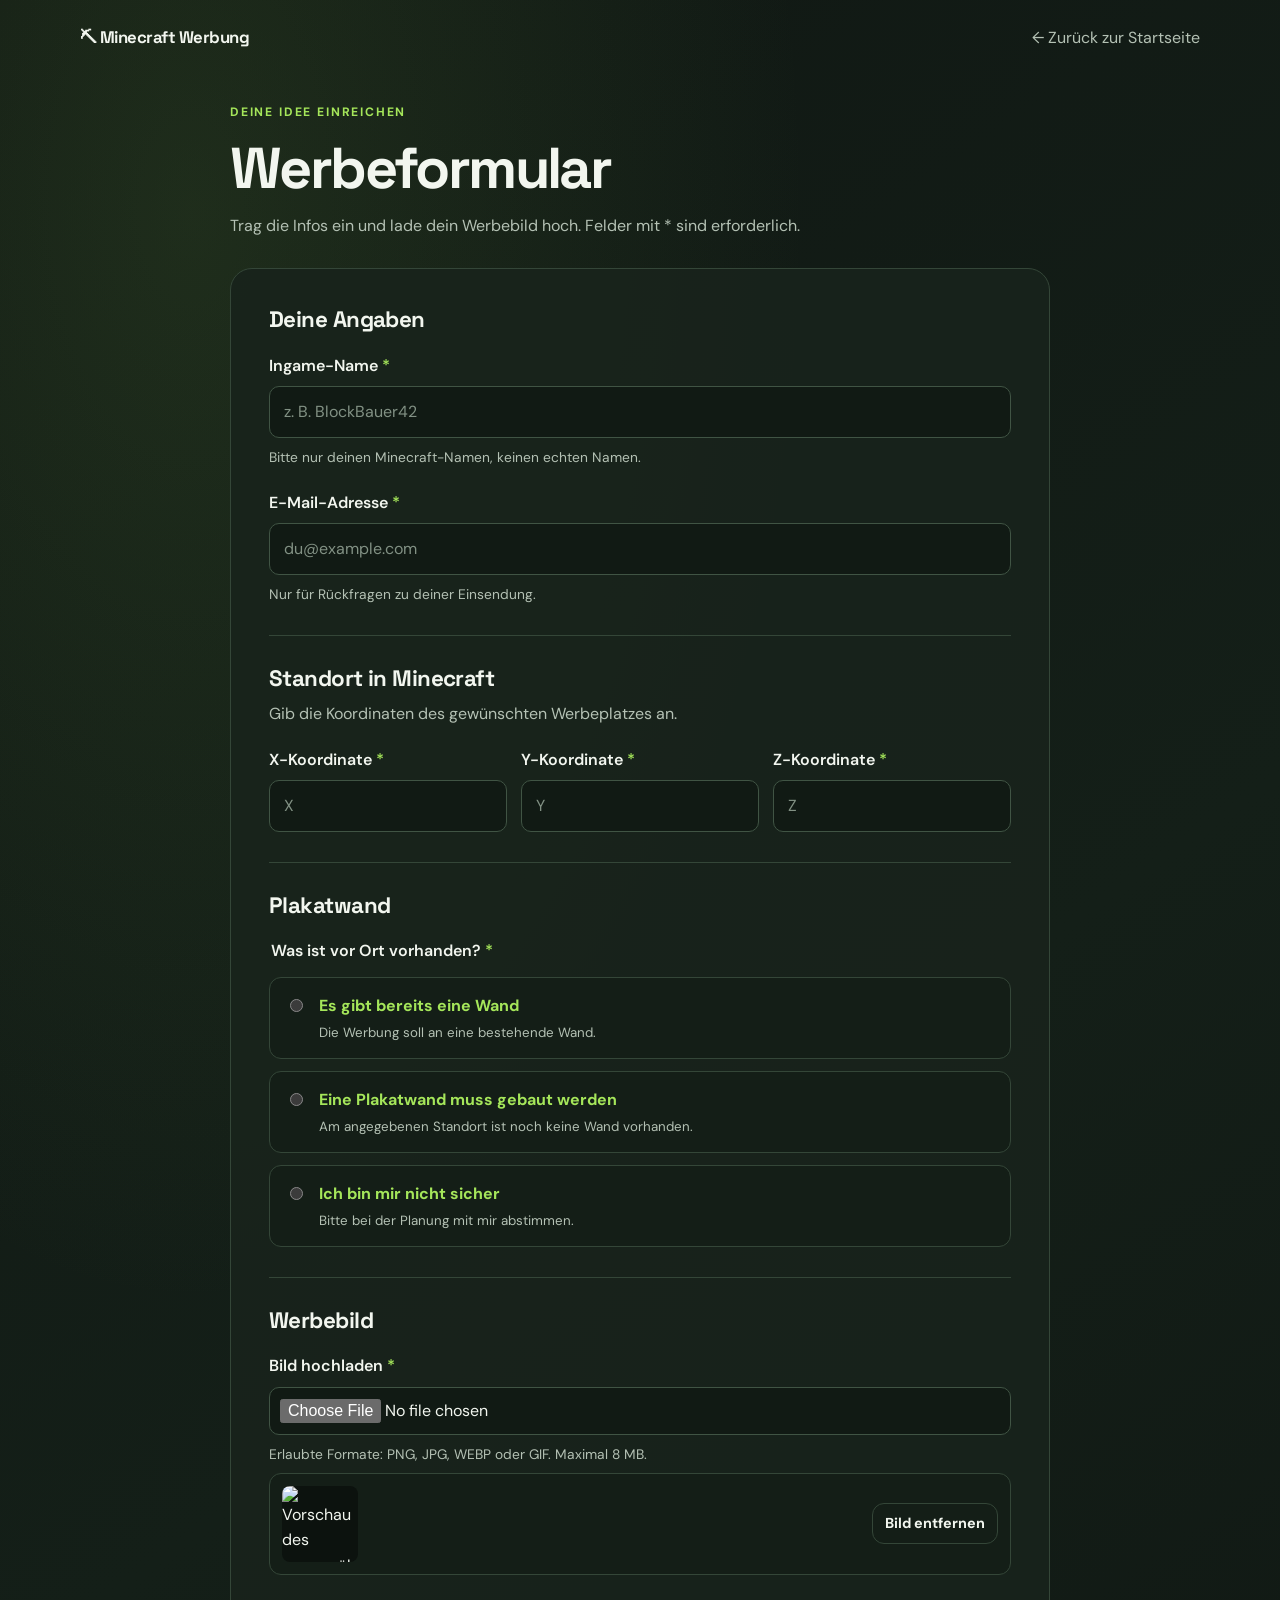
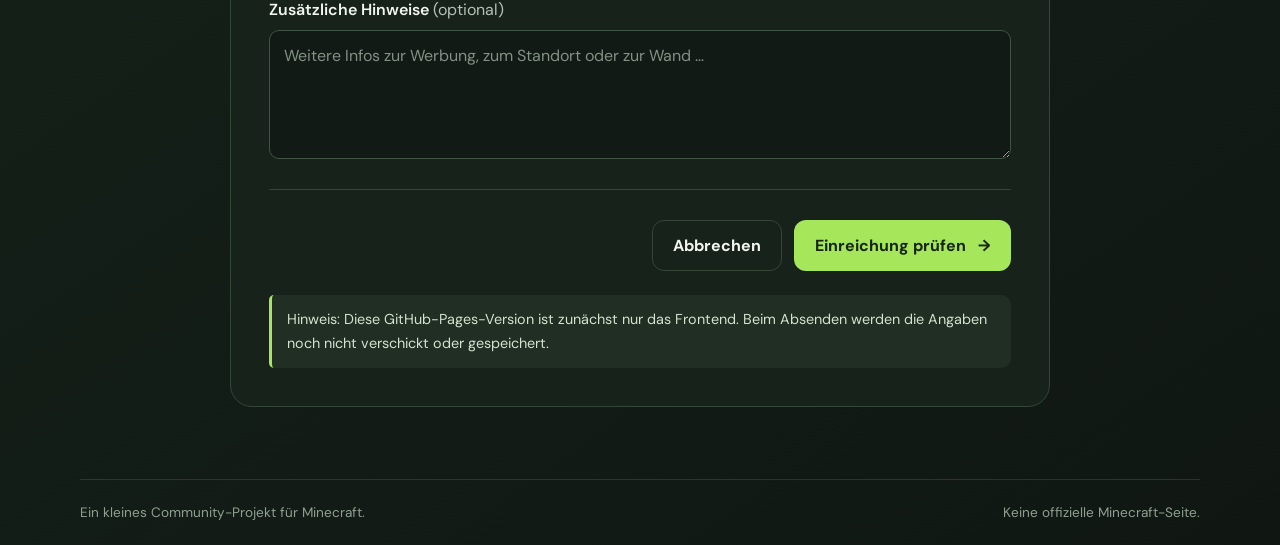
==== formular.html @ 1d0de73e "Website Alpha test" ====
<!DOCTYPE html>
<html lang="de">
<head>
  <meta charset="UTF-8">
  <meta name="viewport" content="width=device-width, initial-scale=1.0">
  <meta name="description" content="Formular zur Einreichung einer Minecraft-Werbung.">
  <title>Werbung einreichen – Minecraft Werbung</title>
  <link rel="stylesheet" href="style.css">
  <script src="script.js" defer></script>
</head>
<body>
  <header class="site-header">
    <a class="brand" href="index.html" aria-label="Zur Startseite">⛏ Minecraft Werbung</a>
    <a class="back-link" href="index.html">← Zurück zur Startseite</a>
  </header>

  <main class="form-page">
    <div class="form-heading">
      <p class="eyebrow">DEINE IDEE EINREICHEN</p>
      <h1>Werbeformular</h1>
      <p>Trag die Infos ein und lade dein Werbebild hoch. Felder mit * sind erforderlich.</p>
    </div>

    <form id="ad-form">
      <section class="form-section">
        <h2>Deine Angaben</h2>

        <div class="field">
          <label for="player-name">Ingame-Name <span>*</span></label>
          <input id="player-name" name="playerName" type="text" autocomplete="off"
                 placeholder="z. B. BlockBauer42" maxlength="32" required>
          <small>Bitte nur deinen Minecraft-Namen, keinen echten Namen.</small>
        </div>

        <div class="field">
          <label for="email">E-Mail-Adresse <span>*</span></label>
          <input id="email" name="email" type="email" autocomplete="email"
                 placeholder="du@example.com" required>
          <small>Nur für Rückfragen zu deiner Einsendung.</small>
        </div>
      </section>

      <section class="form-section">
        <h2>Standort in Minecraft</h2>
        <p class="section-description">Gib die Koordinaten des gewünschten Werbeplatzes an.</p>
        <div class="coordinate-grid">
          <div class="field">
            <label for="coord-x">X-Koordinate <span>*</span></label>
            <input id="coord-x" name="coordX" type="number" step="any" placeholder="X" required>
          </div>
          <div class="field">
            <label for="coord-y">Y-Koordinate <span>*</span></label>
            <input id="coord-y" name="coordY" type="number" step="any" placeholder="Y" required>
          </div>
          <div class="field">
            <label for="coord-z">Z-Koordinate <span>*</span></label>
            <input id="coord-z" name="coordZ" type="number" step="any" placeholder="Z" required>
          </div>
        </div>
      </section>

      <section class="form-section">
        <h2>Plakatwand</h2>
        <fieldset class="radio-fieldset">
          <legend>Was ist vor Ort vorhanden? <span>*</span></legend>
          <label class="radio-card">
            <input type="radio" name="wallStatus" value="existing" required>
            <span><strong>Es gibt bereits eine Wand</strong><small>Die Werbung soll an eine bestehende Wand.</small></span>
          </label>
          <label class="radio-card">
            <input type="radio" name="wallStatus" value="build">
            <span><strong>Eine Plakatwand muss gebaut werden</strong><small>Am angegebenen Standort ist noch keine Wand vorhanden.</small></span>
          </label>
          <label class="radio-card">
            <input type="radio" name="wallStatus" value="unsure">
            <span><strong>Ich bin mir nicht sicher</strong><small>Bitte bei der Planung mit mir abstimmen.</small></span>
          </label>
        </fieldset>
      </section>

      <section class="form-section">
        <h2>Werbebild</h2>
        <div class="field">
          <label for="ad-image">Bild hochladen <span>*</span></label>
          <input id="ad-image" name="adImage" type="file"
                 accept="image/png,image/jpeg,image/webp,image/gif" required>
          <small>Erlaubte Formate: PNG, JPG, WEBP oder GIF. Maximal 8 MB.</small>
          <div id="file-preview" class="file-preview" hidden>
            <img id="preview-image" alt="Vorschau des ausgewählten Werbebilds">
            <div>
              <strong id="file-name"></strong>
              <span id="file-size" class="file-size"></span>
            </div>
            <button id="remove-file" class="button button-secondary button-small" type="button">Bild entfernen</button>
          </div>
        </div>

        <div class="field">
          <label for="notes">Zusätzliche Hinweise <span class="optional">(optional)</span></label>
          <textarea id="notes" name="notes" rows="4" maxlength="1000"
                    placeholder="Weitere Infos zur Werbung, zum Standort oder zur Wand …"></textarea>
        </div>
      </section>

      <div class="form-actions">
        <a class="button button-secondary" href="index.html">Abbrechen</a>
        <button class="button button-primary" type="submit">Einreichung prüfen <span aria-hidden="true">→</span></button>
      </div>

      <p class="form-notice" id="form-notice" role="status" aria-live="polite">
        Hinweis: Diese GitHub-Pages-Version ist zunächst nur das Frontend. Beim Absenden werden die Angaben noch nicht verschickt oder gespeichert.
      </p>
    </form>
  </main>

  <footer class="site-footer">
    <span>Ein kleines Community-Projekt für Minecraft.</span>
    <span>Keine offizielle Minecraft-Seite.</span>
  </footer>
</body>
</html>
---- style.css ----
@import url('https://fonts.googleapis.com/css2?family=DM+Sans:wght@400;500;600;700&family=Space+Grotesk:wght@500;600;700&display=swap');

:root {
  --bg: #101713;
  --surface: #18231c;
  --surface-raised: #202e24;
  --text: #f2f6ef;
  --muted: #b4c1b4;
  --accent: #a5e65a;
  --accent-dark: #203412;
  --border: #344638;
  --danger: #ffb6a9;
  --radius: 18px;
  color-scheme: dark;
}

* { box-sizing: border-box; }

body {
  margin: 0;
  min-height: 100vh;
  display: flex;
  flex-direction: column;
  background:
    radial-gradient(ellipse at 15% 10%, rgba(104, 153, 67, .16), transparent 40%),
    linear-gradient(145deg, #101713, #141f18 55%, #101713);
  color: var(--text);
  font-family: "DM Sans", Arial, sans-serif;
  line-height: 1.6;
}

a { color: inherit; }

.site-header {
  width: min(1120px, calc(100% - 40px));
  margin: 0 auto;
  padding: 24px 0;
  display: flex;
  align-items: center;
  justify-content: space-between;
  gap: 18px;
}

.brand {
  font-family: "Space Grotesk", sans-serif;
  font-size: 1.05rem;
  font-weight: 700;
  text-decoration: none;
  letter-spacing: -.03em;
}

.header-tag, .eyebrow {
  color: var(--accent);
  font-size: .76rem;
  font-weight: 700;
  letter-spacing: .15em;
  text-transform: uppercase;
}

.header-tag {
  padding: 6px 12px;
  border: 1px solid var(--border);
  border-radius: 999px;
  letter-spacing: .04em;
  text-transform: none;
}

.hero {
  width: min(1120px, calc(100% - 40px));
  margin: auto;
  padding: 60px 0 76px;
  display: grid;
  grid-template-columns: minmax(0, 1.4fr) minmax(280px, .8fr);
  align-items: center;
  gap: clamp(36px, 7vw, 90px);
}

.hero-copy { max-width: 680px; }
.eyebrow { margin: 0 0 14px; }

h1, h2 {
  font-family: "Space Grotesk", sans-serif;
  line-height: 1.12;
  letter-spacing: -.045em;
}

h1 {
  margin: 0 0 22px;
  font-size: clamp(2.5rem, 6vw, 4.8rem);
}

.lead {
  max-width: 650px;
  color: #e0e9dd;
  font-size: clamp(1.08rem, 2vw, 1.25rem);
}

.intro-note { max-width: 610px; color: var(--muted); margin: 20px 0 30px; }

.button {
  min-height: 48px;
  display: inline-flex;
  align-items: center;
  justify-content: center;
  gap: 12px;
  padding: 12px 20px;
  border: 1px solid transparent;
  border-radius: 12px;
  font: inherit;
  font-weight: 700;
  text-decoration: none;
  cursor: pointer;
  transition: transform .15s ease, background .15s ease, border-color .15s ease;
}

.button:hover { transform: translateY(-2px); }
.button:focus-visible, input:focus-visible, textarea:focus-visible, a:focus-visible {
  outline: 3px solid #d5ffad;
  outline-offset: 3px;
}

.button-primary { color: #18250e; background: var(--accent); }
.button-primary:hover { background: #b8f57a; }
.button-secondary { color: var(--text); background: transparent; border-color: var(--border); }
.button-secondary:hover { background: var(--surface-raised); }
.button-small { min-height: 38px; padding: 8px 12px; font-size: .9rem; }

.hero-card {
  padding: clamp(24px, 4vw, 38px);
  background: linear-gradient(160deg, rgba(32, 46, 36, .96), rgba(24, 35, 28, .96));
  border: 1px solid var(--border);
  border-radius: 24px;
  box-shadow: 0 24px 70px rgba(0, 0, 0, .22);
}

.pixel-icon {
  display: grid;
  place-items: center;
  width: 56px;
  height: 56px;
  margin-bottom: 22px;
  border-radius: 15px;
  color: var(--accent);
  background: #2b4025;
  font-size: 2rem;
}

.hero-card h2 { font-size: 1.65rem; margin: 0 0 20px; }
.feature-list { list-style: none; padding: 0; margin: 0; display: grid; gap: 13px; }
.feature-list li { display: flex; gap: 11px; align-items: flex-start; }
.feature-list li span { color: var(--accent); font-weight: 700; }
.small-note { color: var(--muted); font-size: .88rem; margin: 25px 0 0; }

.form-page {
  width: min(820px, calc(100% - 32px));
  margin: 28px auto 72px;
}

.form-heading { margin-bottom: 30px; }
.form-heading h1 { font-size: clamp(2.5rem, 6vw, 3.6rem); margin-bottom: 12px; }
.form-heading > p:last-child { color: var(--muted); margin-top: 0; }

form {
  padding: clamp(20px, 4vw, 38px);
  border: 1px solid var(--border);
  border-radius: 22px;
  background: rgba(24, 35, 28, .92);
}

.form-section { padding: 0 0 30px; margin: 0 0 30px; border-bottom: 1px solid var(--border); }
.form-section h2 { font-size: 1.4rem; margin: 0 0 20px; letter-spacing: -.025em; }
.section-description { color: var(--muted); margin: -10px 0 20px; }
.field { display: grid; gap: 8px; margin-bottom: 22px; }
.field:last-child { margin-bottom: 0; }
label, legend { font-weight: 600; }
label > span:not(.optional), legend > span { color: var(--accent); }
.optional, .field small { color: var(--muted); font-weight: 400; }
.field small { font-size: .86rem; }

input[type="text"], input[type="email"], input[type="number"], textarea, input[type="file"] {
  width: 100%;
  min-height: 48px;
  padding: 12px 14px;
  border: 1px solid #405444;
  border-radius: 10px;
  background: #111a14;
  color: var(--text);
  font: inherit;
}
input[type="file"] { padding: 10px; }
input::placeholder, textarea::placeholder { color: #829184; }
textarea { resize: vertical; }

.coordinate-grid { display: grid; grid-template-columns: repeat(3, minmax(0, 1fr)); gap: 14px; }
.coordinate-grid .field { margin-bottom: 0; }

.radio-fieldset { border: 0; margin: 0; padding: 0; display: grid; gap: 12px; }
.radio-fieldset legend { margin-bottom: 14px; }
.radio-card {
  display: flex;
  gap: 13px;
  align-items: flex-start;
  padding: 15px;
  border: 1px solid var(--border);
  border-radius: 12px;
  background: #141e17;
  cursor: pointer;
}
.radio-card:has(input:checked) { border-color: var(--accent); background: #1c2a1a; }
.radio-card input { margin-top: 6px; accent-color: var(--accent); }
.radio-card span { display: grid; gap: 3px; }
.radio-card small { color: var(--muted); font-weight: 400; }

.file-preview {
  display: flex;
  align-items: center;
  flex-wrap: wrap;
  gap: 14px;
  padding: 12px;
  border: 1px solid var(--border);
  border-radius: 12px;
  background: #141e17;
}
.file-preview img { width: 76px; height: 76px; object-fit: contain; border-radius: 8px; background: #0c120e; }
.file-preview > div { display: grid; flex: 1; min-width: 140px; overflow-wrap: anywhere; }
.file-size { color: var(--muted); font-size: .85rem; }

.form-actions { display: flex; justify-content: flex-end; gap: 12px; flex-wrap: wrap; }
.form-notice {
  margin: 24px 0 0;
  padding: 13px 15px;
  color: #d4e2cf;
  background: #202e24;
  border-left: 3px solid var(--accent);
  border-radius: 5px 10px 10px 5px;
  font-size: .9rem;
}

.back-link { color: var(--muted); text-decoration: none; }
.back-link:hover { color: var(--accent); }
.site-footer {
  width: min(1120px, calc(100% - 40px));
  margin: auto auto 0;
  padding: 22px 0;
  display: flex;
  justify-content: space-between;
  gap: 12px 24px;
  flex-wrap: wrap;
  border-top: 1px solid rgba(180, 193, 180, .16);
  color: #8fa091;
  font-size: .85rem;
}

@media (max-width: 760px) {
  .hero { grid-template-columns: 1fr; padding: 38px 0 52px; }
  .hero-card { max-width: 520px; }
  .coordinate-grid { grid-template-columns: 1fr; gap: 0; }
  .site-header { align-items: flex-start; }
  .header-tag { display: none; }
  .form-actions .button { flex: 1; }
}

@media (prefers-reduced-motion: reduce) {
  *, *::before, *::after { scroll-behavior: auto !important; transition: none !important; }
  .button:hover { transform: none; }
}
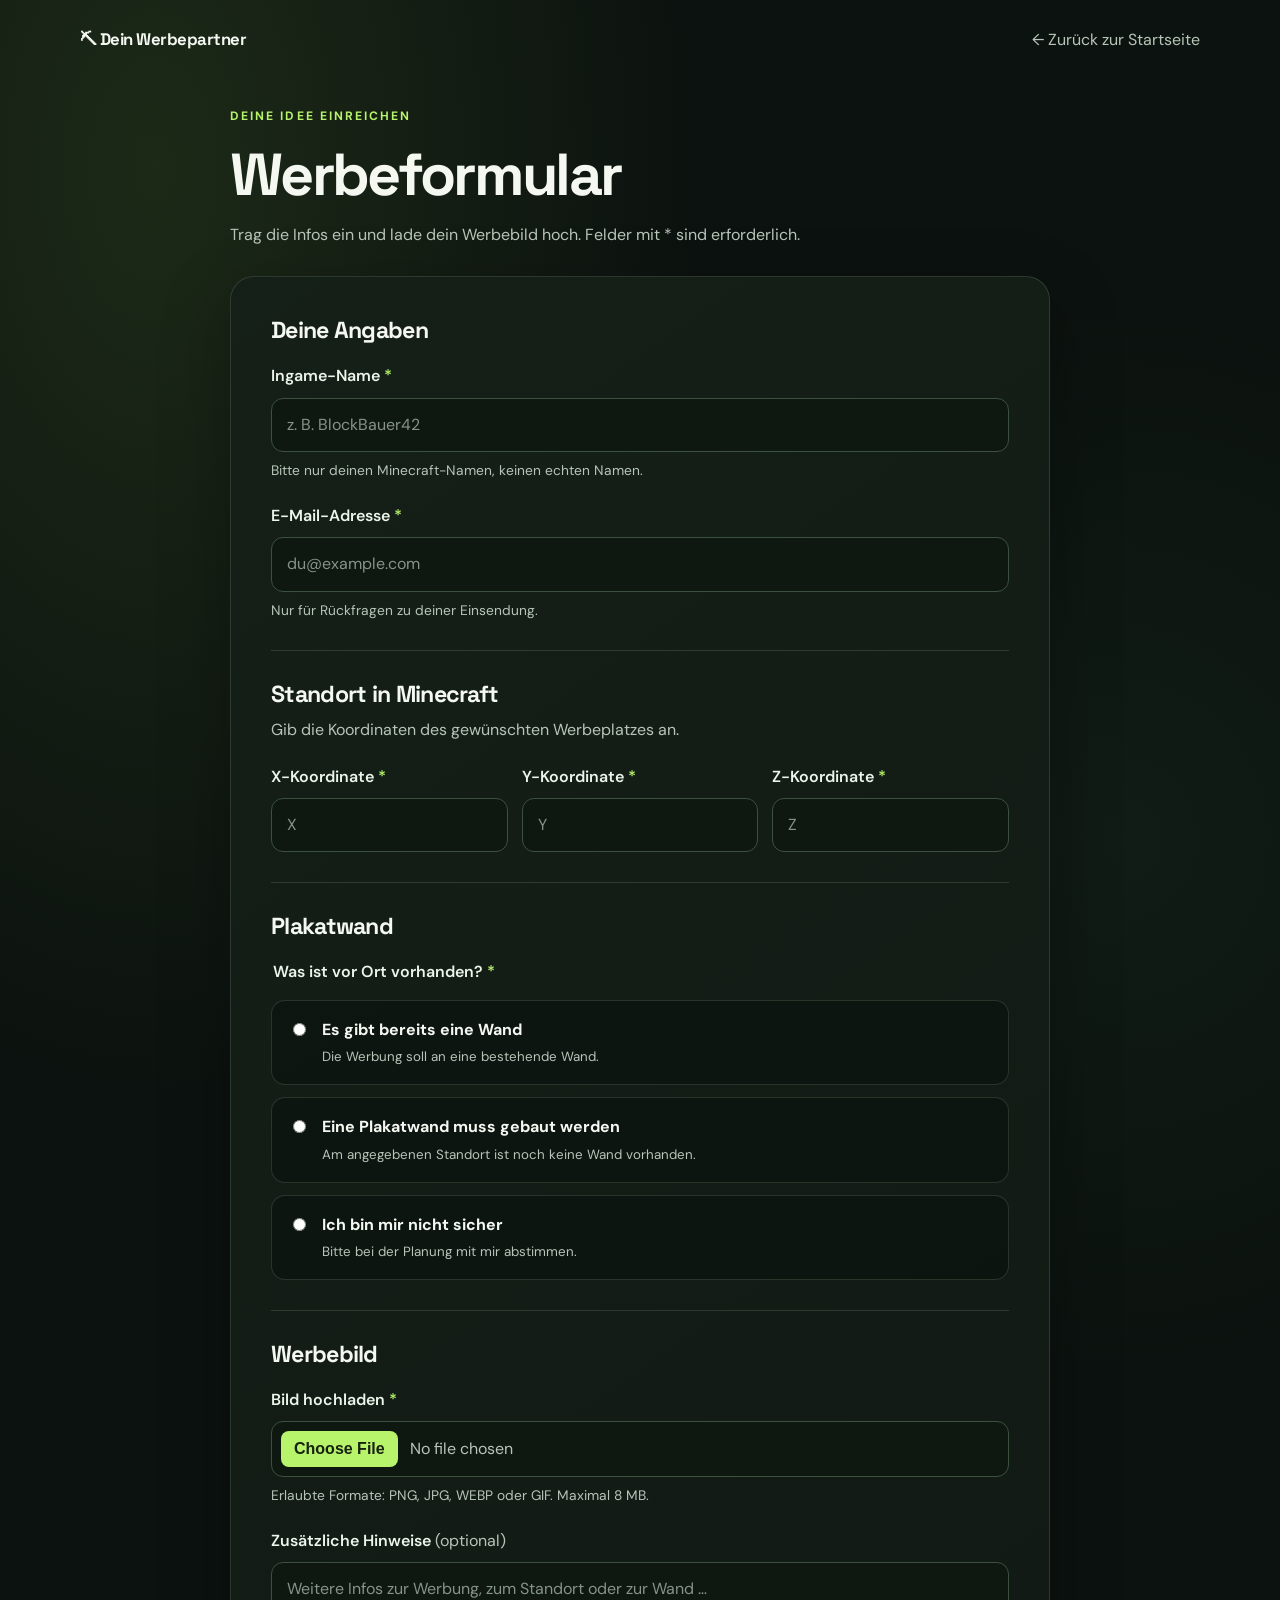
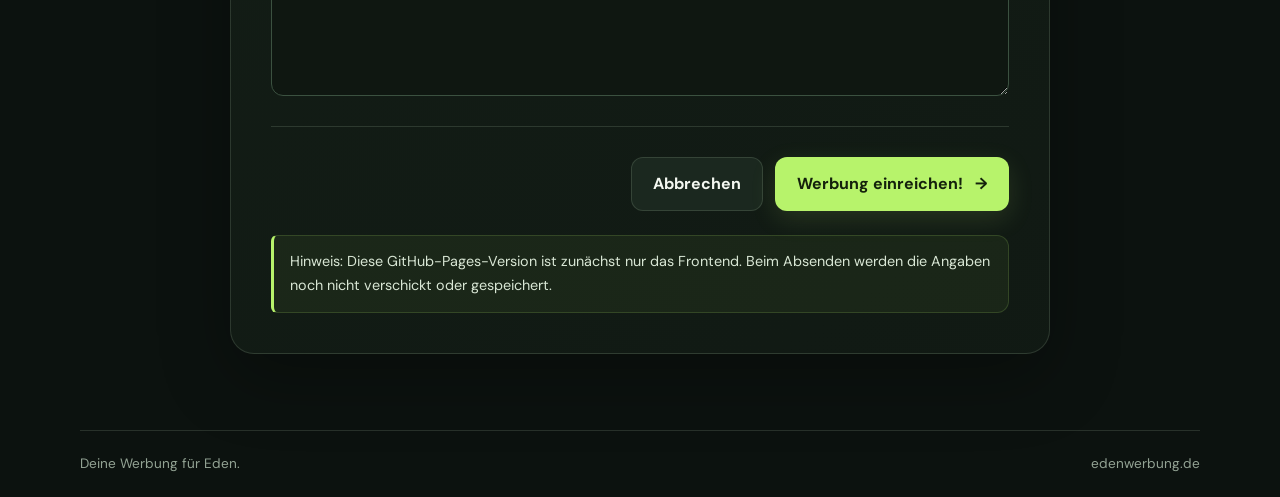
==== commit 386e26ed: "Text adjusted" ====
--- a/formular.html
+++ b/formular.html
@@ -3,14 +3,14 @@
 <head>
   <meta charset="UTF-8">
   <meta name="viewport" content="width=device-width, initial-scale=1.0">
-  <meta name="description" content="Formular zur Einreichung einer Minecraft-Werbung.">
-  <title>Werbung einreichen – Minecraft Werbung</title>
+  <meta name="description" content="Formular zur Einreichung deiner Werbung.">
+  <title>Werbung einreichen</title>
   <link rel="stylesheet" href="style.css">
   <script src="script.js" defer></script>
 </head>
 <body>
   <header class="site-header">
-    <a class="brand" href="index.html" aria-label="Zur Startseite">⛏ Minecraft Werbung</a>
+    <a class="brand" href="index.html" aria-label="Zur Startseite">⛏ Dein Werbepartner</a>
     <a class="back-link" href="index.html">← Zurück zur Startseite</a>
   </header>
 
@@ -104,7 +104,7 @@
 
       <div class="form-actions">
         <a class="button button-secondary" href="index.html">Abbrechen</a>
-        <button class="button button-primary" type="submit">Einreichung prüfen <span aria-hidden="true">→</span></button>
+        <button class="button button-primary" type="submit">Werbung einreichen!<span aria-hidden="true">→</span></button>
       </div>
 
       <p class="form-notice" id="form-notice" role="status" aria-live="polite">
@@ -114,8 +114,8 @@
   </main>
 
   <footer class="site-footer">
-    <span>Ein kleines Community-Projekt für Minecraft.</span>
-    <span>Keine offizielle Minecraft-Seite.</span>
+    <span>Deine Werbung für Eden.</span>
+    <span>edenwerbung.de</span>
   </footer>
 </body>
 </html>
--- a/style.css
+++ b/style.css
@@ -1,212 +1,228 @@
 @import url('https://fonts.googleapis.com/css2?family=DM+Sans:wght@400;500;600;700&family=Space+Grotesk:wght@500;600;700&display=swap');
 
 :root {
-  --bg: #101713;
-  --surface: #18231c;
-  --surface-raised: #202e24;
-  --text: #f2f6ef;
-  --muted: #b4c1b4;
-  --accent: #a5e65a;
-  --accent-dark: #203412;
-  --border: #344638;
-  --danger: #ffb6a9;
-  --radius: 18px;
-  color-scheme: dark;
+  --bg: #0c120f;
+  --surface: #141e17;
+  --surface-2: #1b2a1f;
+  --text: #f4f8f1;
+  --muted: #b7c5b8;
+  --accent: #b7f36b;
+  --accent-hover: #cbff8c;
+  --line: rgba(199, 224, 194, .15);
+  --input: #0f1711;
+  --shadow: 0 24px 70px rgba(0, 0, 0, .28);
 }
 
 * { box-sizing: border-box; }
 
+html { min-height: 100%; scroll-behavior: smooth; }
+
 body {
+  min-height: 100vh;
   margin: 0;
-  min-height: 100vh;
   display: flex;
   flex-direction: column;
+  color: var(--text);
   background:
-    radial-gradient(ellipse at 15% 10%, rgba(104, 153, 67, .16), transparent 40%),
-    linear-gradient(145deg, #101713, #141f18 55%, #101713);
+    radial-gradient(ellipse at 12% 8%, rgba(126, 185, 74, .14), transparent 34rem),
+    radial-gradient(ellipse at 88% 40%, rgba(45, 102, 63, .12), transparent 30rem),
+    var(--bg);
+  font-family: "DM Sans", system-ui, -apple-system, BlinkMacSystemFont, "Segoe UI", sans-serif;
+  line-height: 1.65;
+}
+
+a { color: var(--accent); text-decoration-thickness: 1px; text-underline-offset: 4px; }
+a:hover { color: var(--accent-hover); }
+button, input, textarea { font: inherit; }
+
+.site-header {
+  width: min(1120px, calc(100% - 48px));
+  margin: 0 auto;
+  padding: 26px 0;
+  display: flex;
+  align-items: center;
+  justify-content: space-between;
+  gap: 20px;
+}
+
+.brand {
+  display: inline-flex;
+  align-items: center;
+  gap: 10px;
   color: var(--text);
-  font-family: "DM Sans", Arial, sans-serif;
-  line-height: 1.6;
-}
-
-a { color: inherit; }
-
-.site-header {
-  width: min(1120px, calc(100% - 40px));
-  margin: 0 auto;
-  padding: 24px 0;
-  display: flex;
-  align-items: center;
-  justify-content: space-between;
-  gap: 18px;
-}
-
-.brand {
   font-family: "Space Grotesk", sans-serif;
   font-size: 1.05rem;
   font-weight: 700;
+  letter-spacing: -.03em;
   text-decoration: none;
-  letter-spacing: -.03em;
-}
-
-.header-tag, .eyebrow {
+}
+.brand:hover { color: var(--accent); }
+
+.header-tag {
+  padding: 6px 13px;
+  border: 1px solid var(--line);
+  border-radius: 999px;
+  color: var(--muted);
+  background: rgba(255, 255, 255, .025);
+  font-size: .85rem;
+}
+
+.hero {
+  width: min(1120px, calc(100% - 48px));
+  margin: auto;
+  padding: 58px 0 84px;
+  display: grid;
+  grid-template-columns: minmax(0, 1.35fr) minmax(280px, .8fr);
+  align-items: center;
+  gap: clamp(36px, 6vw, 84px);
+}
+
+.hero-copy { max-width: 690px; }
+.eyebrow {
+  margin: 0 0 16px;
   color: var(--accent);
   font-size: .76rem;
   font-weight: 700;
-  letter-spacing: .15em;
+  letter-spacing: .17em;
   text-transform: uppercase;
 }
 
-.header-tag {
-  padding: 6px 12px;
-  border: 1px solid var(--border);
-  border-radius: 999px;
-  letter-spacing: .04em;
-  text-transform: none;
-}
-
-.hero {
-  width: min(1120px, calc(100% - 40px));
-  margin: auto;
-  padding: 60px 0 76px;
-  display: grid;
-  grid-template-columns: minmax(0, 1.4fr) minmax(280px, .8fr);
-  align-items: center;
-  gap: clamp(36px, 7vw, 90px);
-}
-
-.hero-copy { max-width: 680px; }
-.eyebrow { margin: 0 0 14px; }
-
-h1, h2 {
-  font-family: "Space Grotesk", sans-serif;
-  line-height: 1.12;
-  letter-spacing: -.045em;
-}
-
-h1 {
-  margin: 0 0 22px;
-  font-size: clamp(2.5rem, 6vw, 4.8rem);
-}
-
-.lead {
-  max-width: 650px;
-  color: #e0e9dd;
-  font-size: clamp(1.08rem, 2vw, 1.25rem);
-}
-
-.intro-note { max-width: 610px; color: var(--muted); margin: 20px 0 30px; }
+h1, h2 { font-family: "Space Grotesk", "DM Sans", sans-serif; line-height: 1.12; letter-spacing: -.045em; }
+.hero h1 { max-width: 700px; margin: 0 0 24px; font-size: clamp(2.65rem, 5.5vw, 4.7rem); }
+.lead { max-width: 650px; margin: 0; color: #e1e9df; font-size: clamp(1.08rem, 1.6vw, 1.23rem); line-height: 1.8; }
+.intro-note { max-width: 620px; margin: 18px 0 30px; color: var(--muted); }
 
 .button {
-  min-height: 48px;
+  min-height: 50px;
   display: inline-flex;
   align-items: center;
   justify-content: center;
   gap: 12px;
-  padding: 12px 20px;
+  padding: 13px 21px;
   border: 1px solid transparent;
   border-radius: 12px;
-  font: inherit;
   font-weight: 700;
   text-decoration: none;
   cursor: pointer;
-  transition: transform .15s ease, background .15s ease, border-color .15s ease;
-}
-
+  transition: transform .16s ease, background .16s ease, border-color .16s ease, box-shadow .16s ease;
+}
 .button:hover { transform: translateY(-2px); }
-.button:focus-visible, input:focus-visible, textarea:focus-visible, a:focus-visible {
-  outline: 3px solid #d5ffad;
-  outline-offset: 3px;
-}
-
-.button-primary { color: #18250e; background: var(--accent); }
-.button-primary:hover { background: #b8f57a; }
-.button-secondary { color: var(--text); background: transparent; border-color: var(--border); }
-.button-secondary:hover { background: var(--surface-raised); }
+.button-primary { color: #14210c; background: var(--accent); box-shadow: 0 8px 26px rgba(183, 243, 107, .13); }
+.button-primary:hover { color: #14210c; background: var(--accent-hover); box-shadow: 0 10px 30px rgba(183, 243, 107, .2); }
+.button-secondary { color: var(--text); background: #1b281f; border-color: var(--line); }
+.button-secondary:hover { color: var(--text); background: #26382a; border-color: rgba(183, 243, 107, .35); }
 .button-small { min-height: 38px; padding: 8px 12px; font-size: .9rem; }
 
 .hero-card {
-  padding: clamp(24px, 4vw, 38px);
-  background: linear-gradient(160deg, rgba(32, 46, 36, .96), rgba(24, 35, 28, .96));
-  border: 1px solid var(--border);
+  position: relative;
+  overflow: hidden;
+  padding: clamp(26px, 4vw, 38px);
+  border: 1px solid rgba(194, 226, 182, .18);
   border-radius: 24px;
-  box-shadow: 0 24px 70px rgba(0, 0, 0, .22);
-}
-
+  background: linear-gradient(145deg, rgba(29, 45, 32, .97), rgba(18, 29, 21, .97));
+  box-shadow: var(--shadow);
+}
+.hero-card::after {
+  content: "";
+  position: absolute;
+  top: -60px;
+  right: -55px;
+  width: 170px;
+  height: 170px;
+  border: 1px solid rgba(183, 243, 107, .13);
+  border-radius: 36px;
+  transform: rotate(24deg);
+  pointer-events: none;
+}
 .pixel-icon {
+  width: 58px;
+  height: 58px;
   display: grid;
   place-items: center;
-  width: 56px;
-  height: 56px;
   margin-bottom: 22px;
-  border-radius: 15px;
+  border: 1px solid rgba(183, 243, 107, .22);
+  border-radius: 16px;
   color: var(--accent);
-  background: #2b4025;
+  background: rgba(183, 243, 107, .09);
   font-size: 2rem;
 }
-
-.hero-card h2 { font-size: 1.65rem; margin: 0 0 20px; }
-.feature-list { list-style: none; padding: 0; margin: 0; display: grid; gap: 13px; }
-.feature-list li { display: flex; gap: 11px; align-items: flex-start; }
+.hero-card h2 { margin: 0 0 20px; font-size: 1.65rem; }
+.feature-list { display: grid; gap: 13px; margin: 0; padding: 0; list-style: none; }
+.feature-list li { display: flex; align-items: flex-start; gap: 11px; color: #e7eee4; }
 .feature-list li span { color: var(--accent); font-weight: 700; }
-.small-note { color: var(--muted); font-size: .88rem; margin: 25px 0 0; }
-
-.form-page {
-  width: min(820px, calc(100% - 32px));
-  margin: 28px auto 72px;
-}
-
-.form-heading { margin-bottom: 30px; }
-.form-heading h1 { font-size: clamp(2.5rem, 6vw, 3.6rem); margin-bottom: 12px; }
-.form-heading > p:last-child { color: var(--muted); margin-top: 0; }
+.small-note { margin: 24px 0 0; padding-top: 18px; border-top: 1px solid var(--line); color: var(--muted); font-size: .88rem; }
+
+.form-page { width: min(820px, calc(100% - 36px)); margin: 26px auto 76px; }
+.form-heading { margin: 0 0 28px; }
+.form-heading h1 { margin: 0 0 14px; font-size: clamp(2.5rem, 5vw, 3.7rem); }
+.form-heading > p:last-child { max-width: 650px; margin: 0; color: var(--muted); }
 
 form {
-  padding: clamp(20px, 4vw, 38px);
-  border: 1px solid var(--border);
-  border-radius: 22px;
-  background: rgba(24, 35, 28, .92);
-}
-
-.form-section { padding: 0 0 30px; margin: 0 0 30px; border-bottom: 1px solid var(--border); }
-.form-section h2 { font-size: 1.4rem; margin: 0 0 20px; letter-spacing: -.025em; }
-.section-description { color: var(--muted); margin: -10px 0 20px; }
+  padding: clamp(22px, 4vw, 40px);
+  border: 1px solid var(--line);
+  border-radius: 24px;
+  background: linear-gradient(145deg, rgba(21, 32, 24, .98), rgba(17, 26, 20, .98));
+  box-shadow: var(--shadow);
+}
+.form-section { margin: 0 0 30px; padding: 0 0 30px; border-bottom: 1px solid var(--line); }
+.form-section h2 { margin: 0 0 20px; font-size: 1.45rem; letter-spacing: -.03em; }
+.section-description { margin: -10px 0 20px; color: var(--muted); }
 .field { display: grid; gap: 8px; margin-bottom: 22px; }
 .field:last-child { margin-bottom: 0; }
-label, legend { font-weight: 600; }
-label > span:not(.optional), legend > span { color: var(--accent); }
+.field label, legend { color: #edf4e9; font-weight: 600; }
+.field label > span:not(.optional), legend > span { color: var(--accent); }
 .optional, .field small { color: var(--muted); font-weight: 400; }
-.field small { font-size: .86rem; }
+.field small { font-size: .86rem; line-height: 1.5; }
 
 input[type="text"], input[type="email"], input[type="number"], textarea, input[type="file"] {
   width: 100%;
-  min-height: 48px;
-  padding: 12px 14px;
-  border: 1px solid #405444;
-  border-radius: 10px;
-  background: #111a14;
+  min-height: 50px;
+  padding: 13px 15px;
+  border: 1px solid #3b5140;
+  border-radius: 12px;
   color: var(--text);
-  font: inherit;
-}
-input[type="file"] { padding: 10px; }
-input::placeholder, textarea::placeholder { color: #829184; }
-textarea { resize: vertical; }
+  background: var(--input);
+  outline: none;
+  transition: border-color .16s ease, box-shadow .16s ease, background .16s ease;
+}
+input[type="text"]:hover, input[type="email"]:hover, input[type="number"]:hover, textarea:hover, input[type="file"]:hover { border-color: #5e7c5f; }
+input[type="text"]:focus, input[type="email"]:focus, input[type="number"]:focus, textarea:focus, input[type="file"]:focus {
+  border-color: var(--accent);
+  background: #121d14;
+  box-shadow: 0 0 0 4px rgba(183, 243, 107, .1);
+}
+input::placeholder, textarea::placeholder { color: #849487; }
+textarea { min-height: 115px; resize: vertical; }
+input[type="file"] { padding: 9px; color: var(--muted); }
+input[type="file"]::file-selector-button {
+  margin-right: 12px;
+  padding: 9px 13px;
+  border: 0;
+  border-radius: 8px;
+  color: #17220f;
+  background: var(--accent);
+  font-weight: 700;
+  cursor: pointer;
+}
+input[type="file"]::file-selector-button:hover { background: var(--accent-hover); }
 
 .coordinate-grid { display: grid; grid-template-columns: repeat(3, minmax(0, 1fr)); gap: 14px; }
 .coordinate-grid .field { margin-bottom: 0; }
-
-.radio-fieldset { border: 0; margin: 0; padding: 0; display: grid; gap: 12px; }
+.radio-fieldset { display: grid; gap: 12px; margin: 0; padding: 0; border: 0; }
 .radio-fieldset legend { margin-bottom: 14px; }
 .radio-card {
   display: flex;
+  align-items: flex-start;
   gap: 13px;
-  align-items: flex-start;
-  padding: 15px;
-  border: 1px solid var(--border);
-  border-radius: 12px;
-  background: #141e17;
+  padding: 16px;
+  border: 1px solid var(--line);
+  border-radius: 14px;
+  background: rgba(8, 15, 10, .45);
   cursor: pointer;
-}
-.radio-card:has(input:checked) { border-color: var(--accent); background: #1c2a1a; }
+  transition: border-color .16s ease, background .16s ease;
+}
+.radio-card:hover { border-color: rgba(183, 243, 107, .4); background: rgba(183, 243, 107, .035); }
+.radio-card:has(input:checked) { border-color: var(--accent); background: rgba(183, 243, 107, .07); }
 .radio-card input { margin-top: 6px; accent-color: var(--accent); }
 .radio-card span { display: grid; gap: 3px; }
 .radio-card small { color: var(--muted); font-weight: 400; }
@@ -216,51 +232,61 @@
   align-items: center;
   flex-wrap: wrap;
   gap: 14px;
-  padding: 12px;
-  border: 1px solid var(--border);
-  border-radius: 12px;
-  background: #141e17;
-}
-.file-preview img { width: 76px; height: 76px; object-fit: contain; border-radius: 8px; background: #0c120e; }
+  padding: 13px;
+  border: 1px solid var(--line);
+  border-radius: 14px;
+  background: rgba(8, 15, 10, .45);
+}
+.file-preview img { width: 78px; height: 78px; object-fit: contain; border-radius: 9px; background: #080d09; }
 .file-preview > div { display: grid; flex: 1; min-width: 140px; overflow-wrap: anywhere; }
 .file-size { color: var(--muted); font-size: .85rem; }
 
-.form-actions { display: flex; justify-content: flex-end; gap: 12px; flex-wrap: wrap; }
+.form-actions { display: flex; justify-content: flex-end; flex-wrap: wrap; gap: 12px; }
 .form-notice {
   margin: 24px 0 0;
-  padding: 13px 15px;
-  color: #d4e2cf;
-  background: #202e24;
+  padding: 14px 16px;
+  border: 1px solid rgba(183, 243, 107, .16);
   border-left: 3px solid var(--accent);
-  border-radius: 5px 10px 10px 5px;
+  border-radius: 6px 12px 12px 6px;
+  color: #d9e7d5;
+  background: rgba(183, 243, 107, .055);
   font-size: .9rem;
 }
-
 .back-link { color: var(--muted); text-decoration: none; }
 .back-link:hover { color: var(--accent); }
+
 .site-footer {
-  width: min(1120px, calc(100% - 40px));
+  width: min(1120px, calc(100% - 48px));
   margin: auto auto 0;
   padding: 22px 0;
   display: flex;
   justify-content: space-between;
-  gap: 12px 24px;
   flex-wrap: wrap;
-  border-top: 1px solid rgba(180, 193, 180, .16);
-  color: #8fa091;
+  gap: 10px 24px;
+  border-top: 1px solid var(--line);
+  color: #93a394;
   font-size: .85rem;
 }
 
+:focus-visible { outline: 3px solid var(--accent); outline-offset: 3px; }
+[hidden] { display: none !important; }
+
 @media (max-width: 760px) {
-  .hero { grid-template-columns: 1fr; padding: 38px 0 52px; }
-  .hero-card { max-width: 520px; }
+  .hero { grid-template-columns: 1fr; padding: 38px 0 55px; }
+  .hero-card { max-width: 560px; }
   .coordinate-grid { grid-template-columns: 1fr; gap: 0; }
-  .site-header { align-items: flex-start; }
+  .site-header { width: min(100% - 32px, 1120px); }
+  .hero, .site-footer { width: min(100% - 32px, 1120px); }
   .header-tag { display: none; }
   .form-actions .button { flex: 1; }
 }
-
+@media (max-width: 420px) {
+  .brand { font-size: .95rem; }
+  .form-actions { flex-direction: column-reverse; }
+  .form-actions .button { width: 100%; }
+}
 @media (prefers-reduced-motion: reduce) {
-  *, *::before, *::after { scroll-behavior: auto !important; transition: none !important; }
+  html { scroll-behavior: auto; }
+  *, *::before, *::after { transition: none !important; }
   .button:hover { transform: none; }
 }
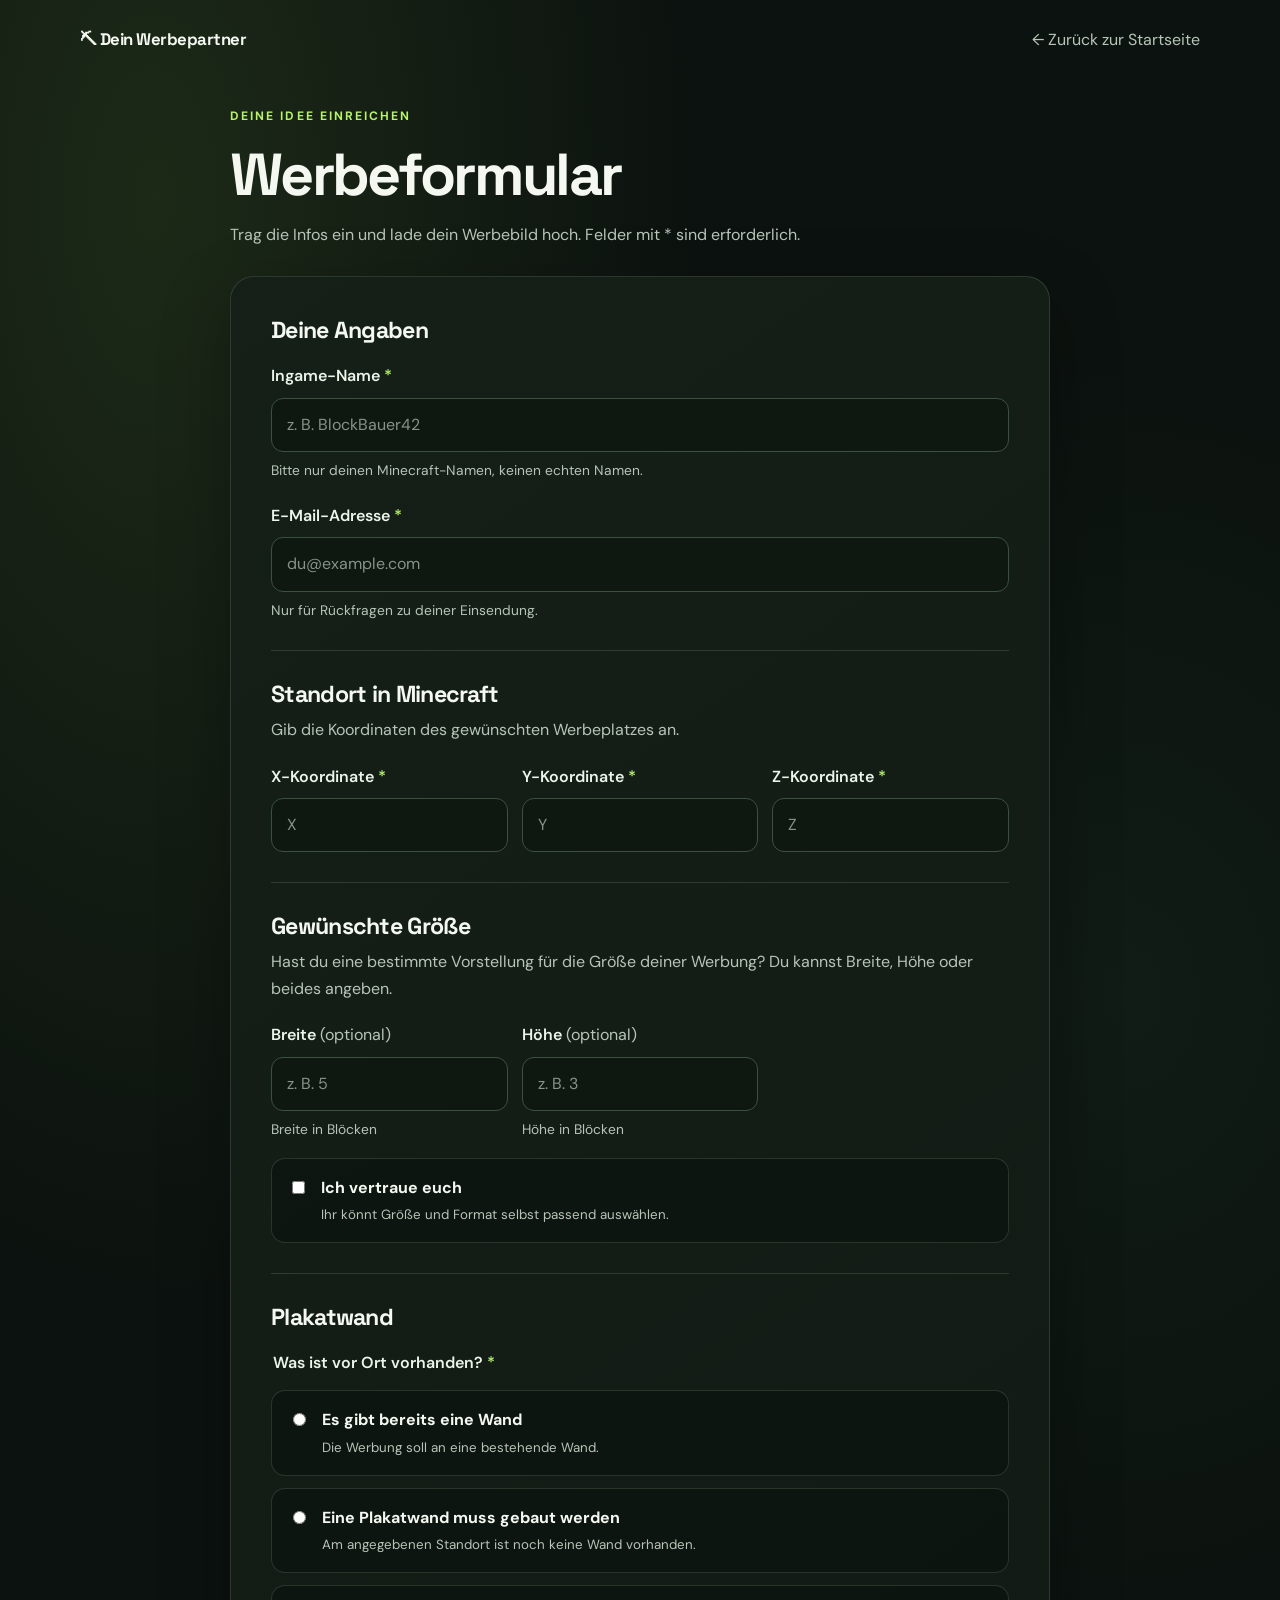
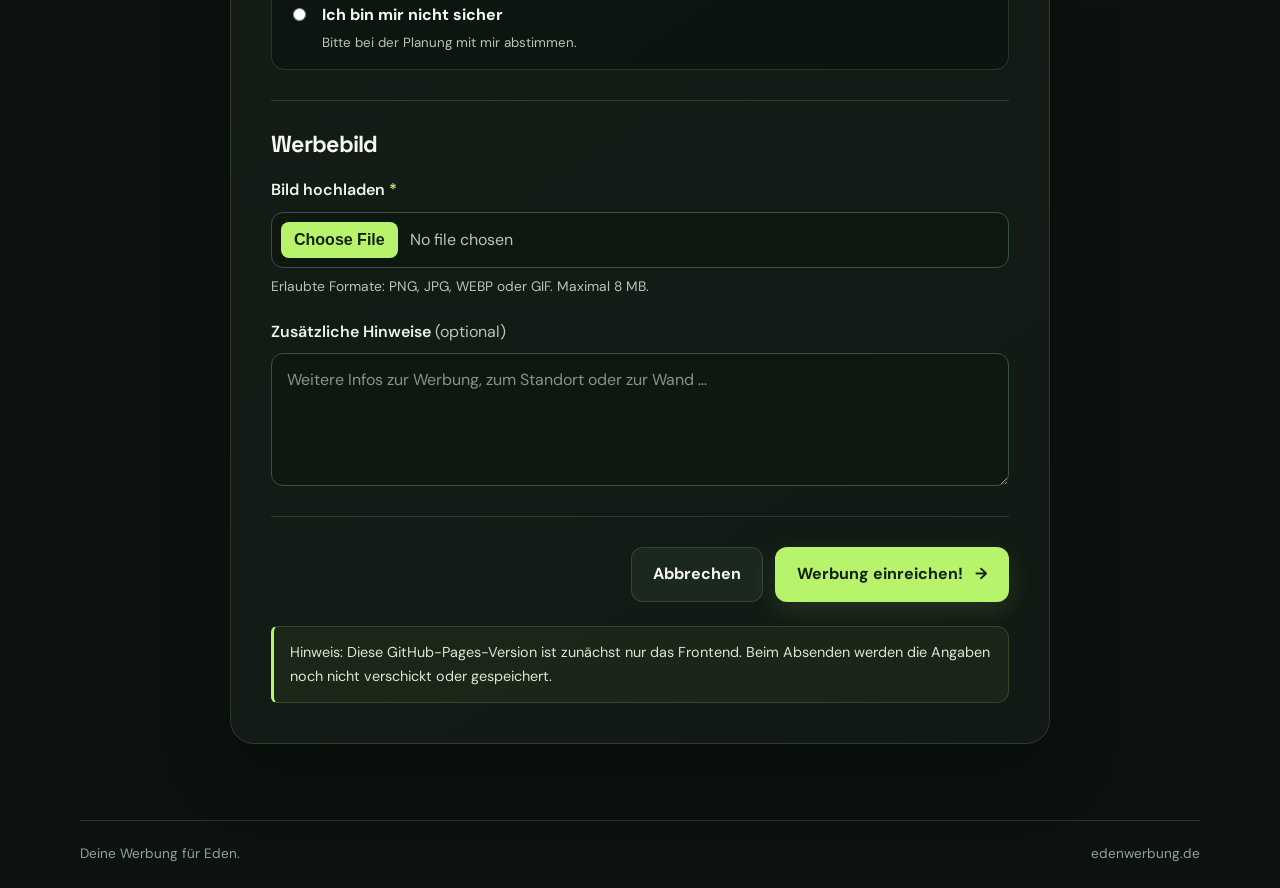
==== commit 23428ca9: "Added fields for width and height" ====
--- a/formular.html
+++ b/formular.html
@@ -59,6 +59,57 @@
         </div>
       </section>
 
+
+      <section class="form-section">
+        <h2>Gewünschte Größe</h2>
+        <p class="section-description">
+          Hast du eine bestimmte Vorstellung für die Größe deiner Werbung?
+          Du kannst Breite, Höhe oder beides angeben.
+        </p>
+
+        <div class="coordinate-grid">
+          <div class="field">
+            <label for="size-width">Breite <span class="optional">(optional)</span></label>
+            <input
+              id="size-width"
+              name="sizeWidth"
+              type="number"
+              min="1"
+              step="1"
+              placeholder="z. B. 5"
+            >
+            <small>Breite in Blöcken</small>
+          </div>
+
+          <div class="field">
+            <label for="size-height">Höhe <span class="optional">(optional)</span></label>
+            <input
+              id="size-height"
+              name="sizeHeight"
+              type="number"
+              min="1"
+              step="1"
+              placeholder="z. B. 3"
+            >
+            <small>Höhe in Blöcken</small>
+          </div>
+        </div>
+
+        <label class="radio-card" for="trust-us" style="margin-top: 18px;">
+          <input
+            id="trust-us"
+            name="trustUs"
+            type="checkbox"
+            value="yes"
+          >
+          <span>
+            <strong>Ich vertraue euch</strong>
+            <small>Ihr könnt Größe und Format selbst passend auswählen.</small>
+          </span>
+        </label>
+      </section>
+
+
       <section class="form-section">
         <h2>Plakatwand</h2>
         <fieldset class="radio-fieldset">
--- a/style.css
+++ b/style.css
@@ -290,3 +290,11 @@
   *, *::before, *::after { transition: none !important; }
   .button:hover { transform: none; }
 }
+
+
+input:disabled {
+  opacity: 0.45;
+  cursor: not-allowed;
+  background: #202820;
+}
+
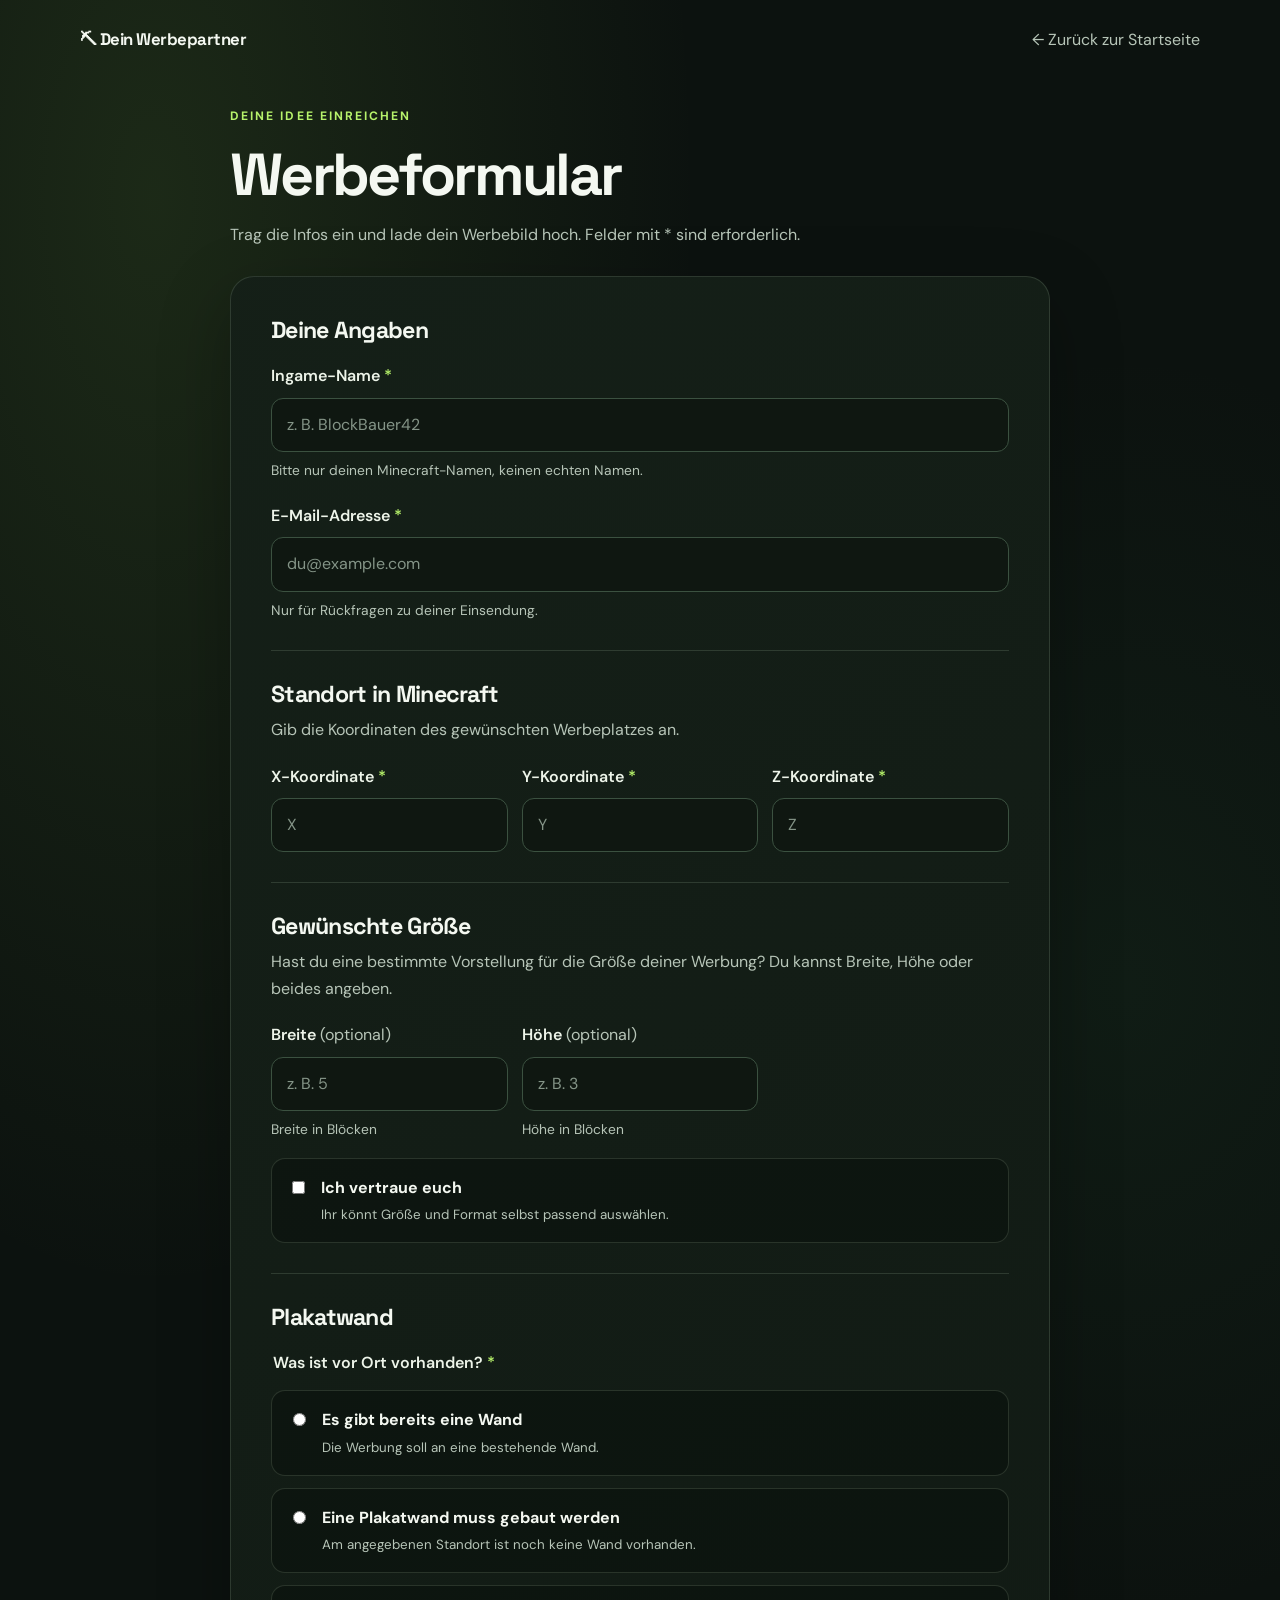
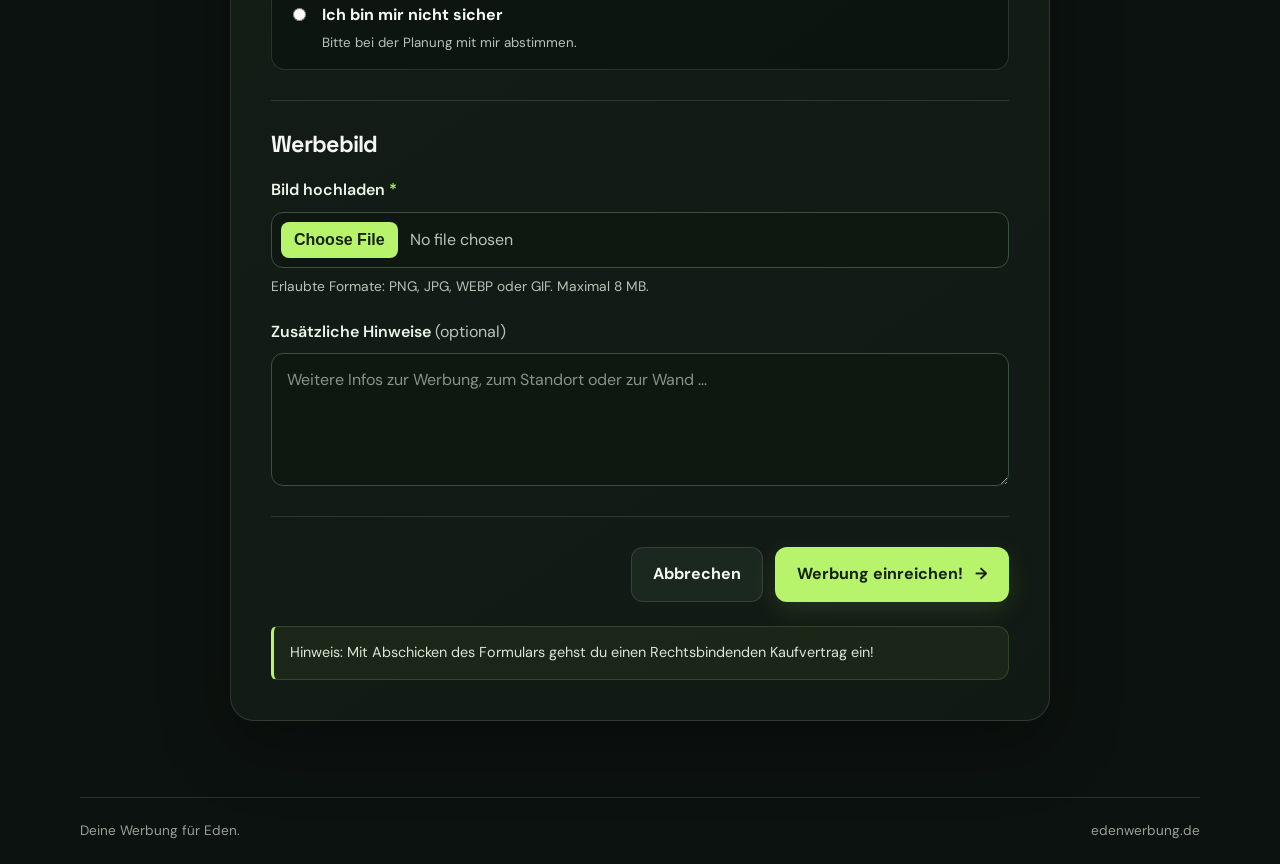
==== commit e60e6817: "Updated Formular text" ====
--- a/formular.html
+++ b/formular.html
@@ -159,7 +159,7 @@
       </div>
 
       <p class="form-notice" id="form-notice" role="status" aria-live="polite">
-        Hinweis: Diese GitHub-Pages-Version ist zunächst nur das Frontend. Beim Absenden werden die Angaben noch nicht verschickt oder gespeichert.
+        Hinweis: Mit Abschicken des Formulars gehst du einen Rechtsbindenden Kaufvertrag ein!
       </p>
     </form>
   </main>
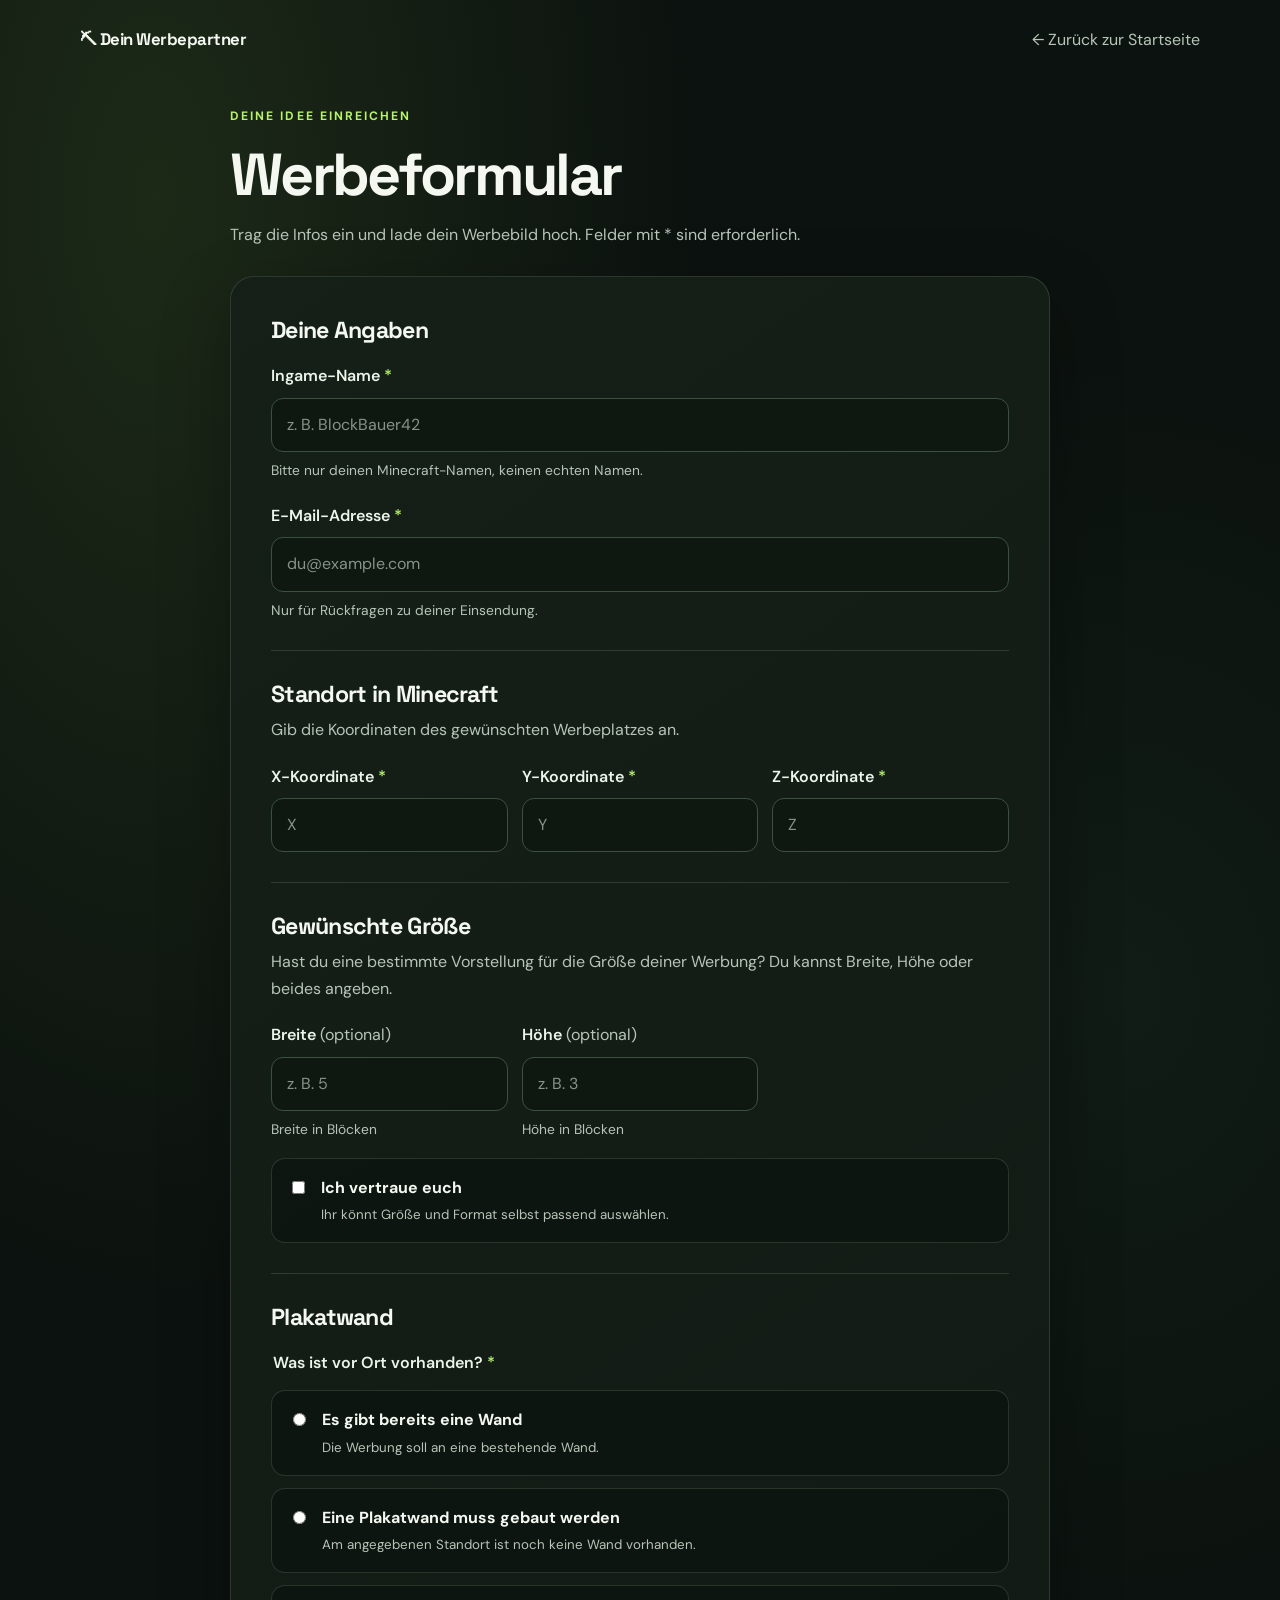
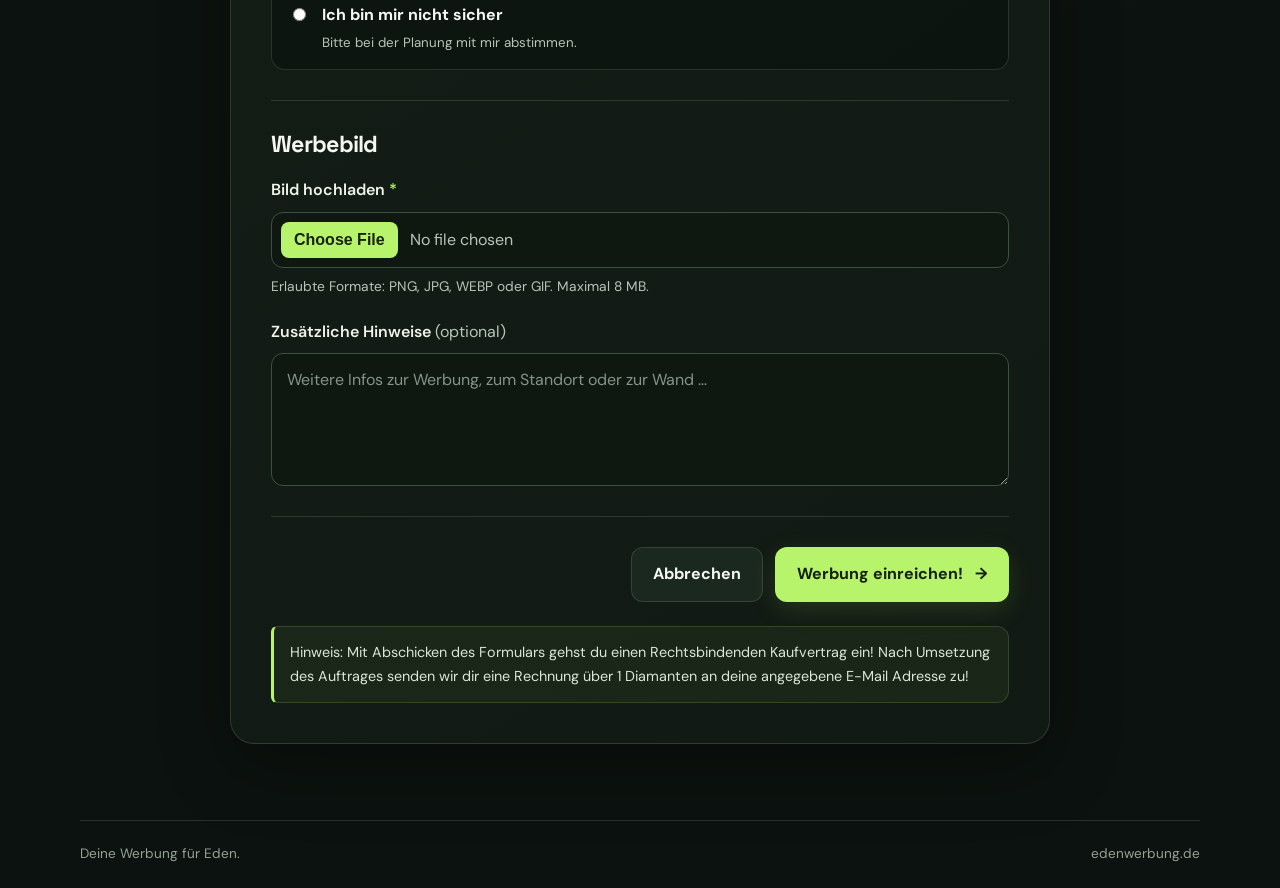
==== commit 0ff3d5ea: "Added prices" ====
--- a/formular.html
+++ b/formular.html
@@ -159,7 +159,8 @@
       </div>
 
       <p class="form-notice" id="form-notice" role="status" aria-live="polite">
-        Hinweis: Mit Abschicken des Formulars gehst du einen Rechtsbindenden Kaufvertrag ein!
+        Hinweis: Mit Abschicken des Formulars gehst du einen Rechtsbindenden Kaufvertrag ein! 
+	Nach Umsetzung des Auftrages senden wir dir eine Rechnung über 1 Diamanten an deine angegebene E-Mail Adresse zu!
       </p>
     </form>
   </main>
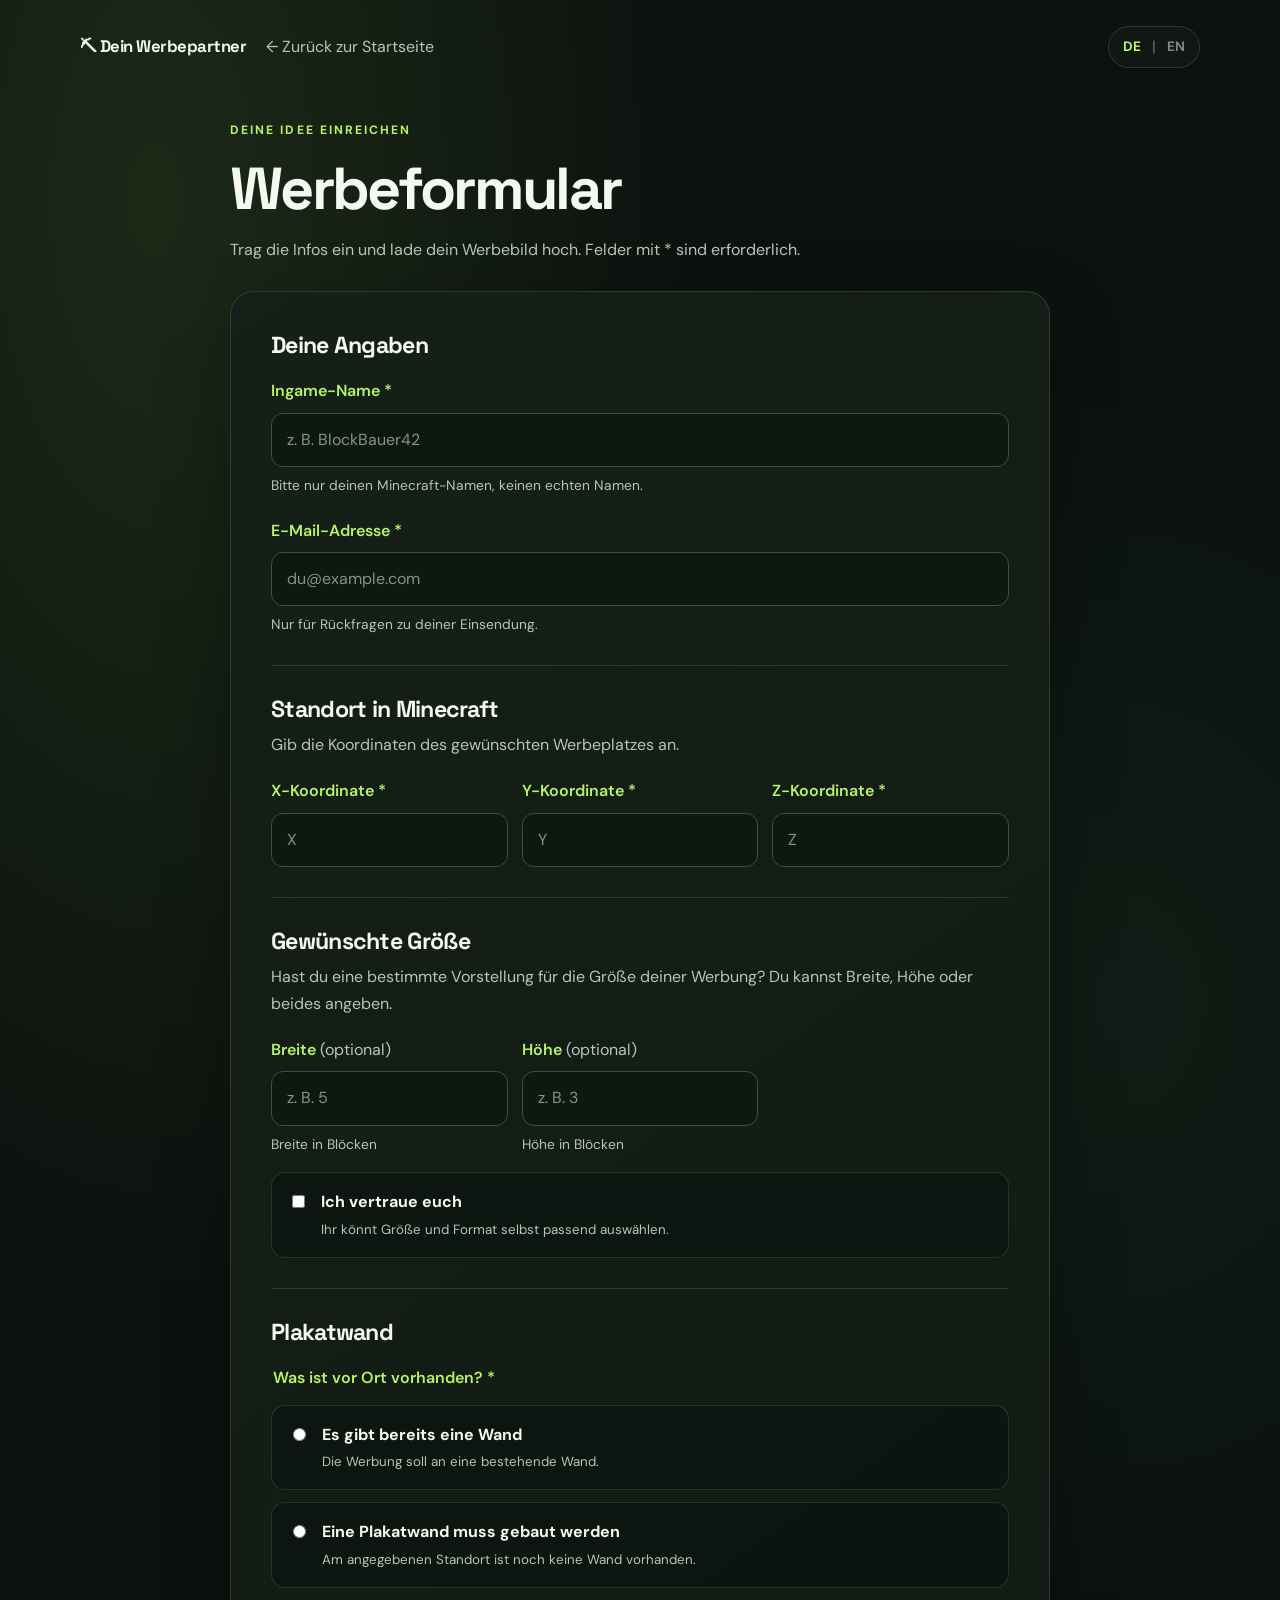
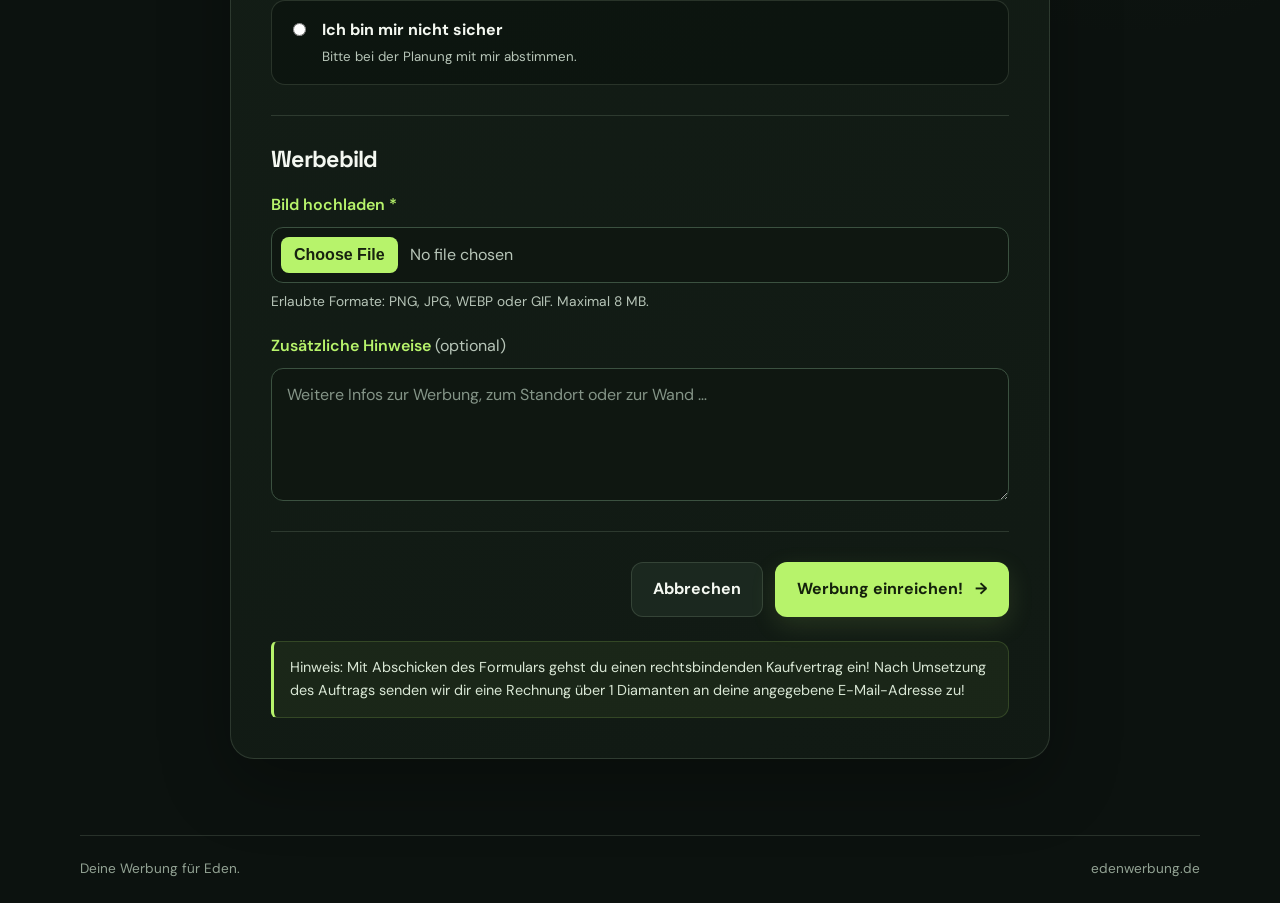
==== commit 860f7f3e: "Added english language support" ====
--- a/formular.html
+++ b/formular.html
@@ -1,3 +1,4 @@
+
 <!DOCTYPE html>
 <html lang="de">
 <head>
@@ -6,70 +7,103 @@
   <meta name="description" content="Formular zur Einreichung deiner Werbung.">
   <title>Werbung einreichen</title>
   <link rel="stylesheet" href="style.css">
+  <script src="language.js" defer></script>
   <script src="script.js" defer></script>
 </head>
 <body>
   <header class="site-header">
-    <a class="brand" href="index.html" aria-label="Zur Startseite">⛏ Dein Werbepartner</a>
-    <a class="back-link" href="index.html">← Zurück zur Startseite</a>
+    <a class="brand" href="index.html" aria-label="Zur Startseite" data-i18n="brand">⛏ Dein Werbepartner</a>
+
+    <a class="back-link" href="index.html" data-i18n="back">← Zurück zur Startseite</a>
+
+    <div class="language-switch" aria-label="Language selection">
+      <button type="button" data-lang="de">DE</button>
+      <span>|</span>
+      <button type="button" data-lang="en">EN</button>
+    </div>
   </header>
 
   <main class="form-page">
     <div class="form-heading">
-      <p class="eyebrow">DEINE IDEE EINREICHEN</p>
-      <h1>Werbeformular</h1>
-      <p>Trag die Infos ein und lade dein Werbebild hoch. Felder mit * sind erforderlich.</p>
+      <p class="eyebrow" data-i18n="formEyebrow">DEINE IDEE EINREICHEN</p>
+      <h1 data-i18n="formTitle">Werbeformular</h1>
+      <p data-i18n="formDescription">Trag die Infos ein und lade dein Werbebild hoch. Felder mit * sind erforderlich.</p>
     </div>
 
     <form id="ad-form">
       <section class="form-section">
-        <h2>Deine Angaben</h2>
-
-        <div class="field">
-          <label for="player-name">Ingame-Name <span>*</span></label>
-          <input id="player-name" name="playerName" type="text" autocomplete="off"
-                 placeholder="z. B. BlockBauer42" maxlength="32" required>
-          <small>Bitte nur deinen Minecraft-Namen, keinen echten Namen.</small>
-        </div>
-
-        <div class="field">
-          <label for="email">E-Mail-Adresse <span>*</span></label>
-          <input id="email" name="email" type="email" autocomplete="email"
-                 placeholder="du@example.com" required>
-          <small>Nur für Rückfragen zu deiner Einsendung.</small>
-        </div>
-      </section>
-
-      <section class="form-section">
-        <h2>Standort in Minecraft</h2>
-        <p class="section-description">Gib die Koordinaten des gewünschten Werbeplatzes an.</p>
+        <h2 data-i18n="yourDetails">Deine Angaben</h2>
+
+        <div class="field">
+          <label for="player-name">
+            <span data-i18n="playerLabel">Ingame-Name</span> <span>*</span>
+          </label>
+          <input
+            id="player-name"
+            name="playerName"
+            type="text"
+            autocomplete="off"
+            placeholder="z. B. BlockBauer42"
+            data-i18n-placeholder="playerPlaceholder"
+            maxlength="32"
+            required
+          >
+          <small data-i18n="playerHelp">Bitte nur deinen Minecraft-Namen, keinen echten Namen.</small>
+        </div>
+
+        <div class="field">
+          <label for="email">
+            <span data-i18n="emailLabel">E-Mail-Adresse</span> <span>*</span>
+          </label>
+          <input
+            id="email"
+            name="email"
+            type="email"
+            autocomplete="email"
+            placeholder="du@example.com"
+            required
+          >
+          <small data-i18n="emailHelp">Nur für Rückfragen zu deiner Einsendung.</small>
+        </div>
+      </section>
+
+      <section class="form-section">
+        <h2 data-i18n="locationTitle">Standort in Minecraft</h2>
+        <p class="section-description" data-i18n="locationDescription">
+          Gib die Koordinaten des gewünschten Werbeplatzes an.
+        </p>
+
         <div class="coordinate-grid">
           <div class="field">
-            <label for="coord-x">X-Koordinate <span>*</span></label>
+            <label for="coord-x"><span data-i18n="xLabel">X-Koordinate</span> <span>*</span></label>
             <input id="coord-x" name="coordX" type="number" step="any" placeholder="X" required>
           </div>
-          <div class="field">
-            <label for="coord-y">Y-Koordinate <span>*</span></label>
+
+          <div class="field">
+            <label for="coord-y"><span data-i18n="yLabel">Y-Koordinate</span> <span>*</span></label>
             <input id="coord-y" name="coordY" type="number" step="any" placeholder="Y" required>
           </div>
-          <div class="field">
-            <label for="coord-z">Z-Koordinate <span>*</span></label>
+
+          <div class="field">
+            <label for="coord-z"><span data-i18n="zLabel">Z-Koordinate</span> <span>*</span></label>
             <input id="coord-z" name="coordZ" type="number" step="any" placeholder="Z" required>
           </div>
         </div>
       </section>
 
-
-      <section class="form-section">
-        <h2>Gewünschte Größe</h2>
-        <p class="section-description">
+      <section class="form-section">
+        <h2 data-i18n="sizeTitle">Gewünschte Größe</h2>
+        <p class="section-description" data-i18n="sizeDescription">
           Hast du eine bestimmte Vorstellung für die Größe deiner Werbung?
           Du kannst Breite, Höhe oder beides angeben.
         </p>
 
         <div class="coordinate-grid">
           <div class="field">
-            <label for="size-width">Breite <span class="optional">(optional)</span></label>
+            <label for="size-width">
+              <span data-i18n="widthLabel">Breite</span>
+              <span class="optional" data-i18n="optional">(optional)</span>
+            </label>
             <input
               id="size-width"
               name="sizeWidth"
@@ -77,12 +111,16 @@
               min="1"
               step="1"
               placeholder="z. B. 5"
+              data-i18n-placeholder="widthPlaceholder"
             >
-            <small>Breite in Blöcken</small>
-          </div>
-
-          <div class="field">
-            <label for="size-height">Höhe <span class="optional">(optional)</span></label>
+            <small data-i18n="widthHelp">Breite in Blöcken</small>
+          </div>
+
+          <div class="field">
+            <label for="size-height">
+              <span data-i18n="heightLabel">Höhe</span>
+              <span class="optional" data-i18n="optional">(optional)</span>
+            </label>
             <input
               id="size-height"
               name="sizeHeight"
@@ -90,83 +128,126 @@
               min="1"
               step="1"
               placeholder="z. B. 3"
+              data-i18n-placeholder="heightPlaceholder"
             >
-            <small>Höhe in Blöcken</small>
+            <small data-i18n="heightHelp">Höhe in Blöcken</small>
           </div>
         </div>
 
         <label class="radio-card" for="trust-us" style="margin-top: 18px;">
-          <input
-            id="trust-us"
-            name="trustUs"
-            type="checkbox"
-            value="yes"
-          >
+          <input id="trust-us" name="trustUs" type="checkbox" value="yes">
           <span>
-            <strong>Ich vertraue euch</strong>
-            <small>Ihr könnt Größe und Format selbst passend auswählen.</small>
+            <strong data-i18n="trustTitle">Ich vertraue euch</strong>
+            <small data-i18n="trustHelp">Ihr könnt Größe und Format selbst passend auswählen.</small>
           </span>
         </label>
       </section>
 
-
-      <section class="form-section">
-        <h2>Plakatwand</h2>
+      <section class="form-section">
+        <h2 data-i18n="wallTitle">Plakatwand</h2>
+
         <fieldset class="radio-fieldset">
-          <legend>Was ist vor Ort vorhanden? <span>*</span></legend>
+          <legend>
+            <span data-i18n="wallQuestion">Was ist vor Ort vorhanden?</span>
+            <span>*</span>
+          </legend>
+
           <label class="radio-card">
             <input type="radio" name="wallStatus" value="existing" required>
-            <span><strong>Es gibt bereits eine Wand</strong><small>Die Werbung soll an eine bestehende Wand.</small></span>
-          </label>
+            <span>
+              <strong data-i18n="wallExisting">Es gibt bereits eine Wand</strong>
+              <small data-i18n="wallExistingHelp">Die Werbung soll an eine bestehende Wand.</small>
+            </span>
+          </label>
+
           <label class="radio-card">
             <input type="radio" name="wallStatus" value="build">
-            <span><strong>Eine Plakatwand muss gebaut werden</strong><small>Am angegebenen Standort ist noch keine Wand vorhanden.</small></span>
-          </label>
+            <span>
+              <strong data-i18n="wallBuild">Eine Plakatwand muss gebaut werden</strong>
+              <small data-i18n="wallBuildHelp">Am angegebenen Standort ist noch keine Wand vorhanden.</small>
+            </span>
+          </label>
+
           <label class="radio-card">
             <input type="radio" name="wallStatus" value="unsure">
-            <span><strong>Ich bin mir nicht sicher</strong><small>Bitte bei der Planung mit mir abstimmen.</small></span>
+            <span>
+              <strong data-i18n="wallUnsure">Ich bin mir nicht sicher</strong>
+              <small data-i18n="wallUnsureHelp">Bitte bei der Planung mit mir abstimmen.</small>
+            </span>
           </label>
         </fieldset>
       </section>
 
       <section class="form-section">
-        <h2>Werbebild</h2>
-        <div class="field">
-          <label for="ad-image">Bild hochladen <span>*</span></label>
-          <input id="ad-image" name="adImage" type="file"
-                 accept="image/png,image/jpeg,image/webp,image/gif" required>
-          <small>Erlaubte Formate: PNG, JPG, WEBP oder GIF. Maximal 8 MB.</small>
+        <h2 data-i18n="imageTitle">Werbebild</h2>
+
+        <div class="field">
+          <label for="ad-image">
+            <span data-i18n="uploadLabel">Bild hochladen</span> <span>*</span>
+          </label>
+
+          <input
+            id="ad-image"
+            name="adImage"
+            type="file"
+            accept="image/png,image/jpeg,image/webp,image/gif"
+            required
+          >
+
+          <small data-i18n="uploadHelp">
+            Erlaubte Formate: PNG, JPG, WEBP oder GIF. Maximal 8 MB.
+          </small>
+
           <div id="file-preview" class="file-preview" hidden>
-            <img id="preview-image" alt="Vorschau des ausgewählten Werbebilds">
+            <img id="preview-image" alt="Vorschau des ausgewählten Werbebilds" data-i18n-alt="previewAlt">
+
             <div>
               <strong id="file-name"></strong>
               <span id="file-size" class="file-size"></span>
             </div>
-            <button id="remove-file" class="button button-secondary button-small" type="button">Bild entfernen</button>
-          </div>
-        </div>
-
-        <div class="field">
-          <label for="notes">Zusätzliche Hinweise <span class="optional">(optional)</span></label>
-          <textarea id="notes" name="notes" rows="4" maxlength="1000"
-                    placeholder="Weitere Infos zur Werbung, zum Standort oder zur Wand …"></textarea>
+
+            <button id="remove-file" class="button button-secondary button-small" type="button" data-i18n="removeImage">
+              Bild entfernen
+            </button>
+          </div>
+        </div>
+
+        <div class="field">
+          <label for="notes">
+            <span data-i18n="notesLabel">Zusätzliche Hinweise</span>
+            <span class="optional" data-i18n="optional">(optional)</span>
+          </label>
+
+          <textarea
+            id="notes"
+            name="notes"
+            rows="4"
+            maxlength="1000"
+            placeholder="Weitere Infos zur Werbung, zum Standort oder zur Wand …"
+            data-i18n-placeholder="notesPlaceholder"
+          ></textarea>
         </div>
       </section>
 
       <div class="form-actions">
-        <a class="button button-secondary" href="index.html">Abbrechen</a>
-        <button class="button button-primary" type="submit">Werbung einreichen!<span aria-hidden="true">→</span></button>
+        <a class="button button-secondary" href="index.html" data-i18n="cancel">Abbrechen</a>
+
+        <button class="button button-primary" type="submit">
+          <span data-i18n="submit">Werbung einreichen!</span>
+          <span aria-hidden="true">→</span>
+        </button>
       </div>
 
-      <p class="form-notice" id="form-notice" role="status" aria-live="polite">
-        Hinweis: Mit Abschicken des Formulars gehst du einen Rechtsbindenden Kaufvertrag ein! 
-	Nach Umsetzung des Auftrages senden wir dir eine Rechnung über 1 Diamanten an deine angegebene E-Mail Adresse zu!
+      <p class="form-notice" id="form-notice" role="status" aria-live="polite" data-i18n="legalNotice">
+        Hinweis: Mit Abschicken des Formulars gehst du einen rechtsbindenden Kaufvertrag ein!
+        Nach Umsetzung des Auftrags senden wir dir eine Rechnung über 1 Diamanten an deine
+        angegebene E-Mail-Adresse zu!
       </p>
     </form>
   </main>
 
   <footer class="site-footer">
-    <span>Deine Werbung für Eden.</span>
+    <span data-i18n="footer">Deine Werbung für Eden.</span>
     <span>edenwerbung.de</span>
   </footer>
 </body>
--- a/style.css
+++ b/style.css
@@ -1,3 +1,4 @@
+
 @import url('https://fonts.googleapis.com/css2?family=DM+Sans:wght@400;500;600;700&family=Space+Grotesk:wght@500;600;700&display=swap');
 
 :root {
@@ -67,6 +68,43 @@
   font-size: .85rem;
 }
 
+/* Language switch */
+
+.language-switch {
+  display: flex;
+  align-items: center;
+  gap: 8px;
+  margin-left: auto;
+  white-space: nowrap;
+  padding: 6px 11px;
+  border: 1px solid var(--line);
+  border-radius: 999px;
+  background: rgba(255, 255, 255, .025);
+}
+
+.language-switch button {
+  padding: 3px;
+  border: none;
+  color: var(--muted);
+  background: transparent;
+  opacity: .65;
+  cursor: pointer;
+  font-size: .85rem;
+  font-weight: 700;
+  transition: color .16s ease, opacity .16s ease;
+}
+
+.language-switch button:hover,
+.language-switch button.active {
+  color: var(--accent);
+  opacity: 1;
+}
+
+.language-switch span {
+  color: var(--muted);
+  opacity: .5;
+}
+
 .hero {
   width: min(1120px, calc(100% - 48px));
   margin: auto;
@@ -78,6 +116,7 @@
 }
 
 .hero-copy { max-width: 690px; }
+
 .eyebrow {
   margin: 0 0 16px;
   color: var(--accent);
@@ -87,10 +126,31 @@
   text-transform: uppercase;
 }
 
-h1, h2 { font-family: "Space Grotesk", "DM Sans", sans-serif; line-height: 1.12; letter-spacing: -.045em; }
-.hero h1 { max-width: 700px; margin: 0 0 24px; font-size: clamp(2.65rem, 5.5vw, 4.7rem); }
-.lead { max-width: 650px; margin: 0; color: #e1e9df; font-size: clamp(1.08rem, 1.6vw, 1.23rem); line-height: 1.8; }
-.intro-note { max-width: 620px; margin: 18px 0 30px; color: var(--muted); }
+h1, h2 {
+  font-family: "Space Grotesk", "DM Sans", sans-serif;
+  line-height: 1.12;
+  letter-spacing: -.045em;
+}
+
+.hero h1 {
+  max-width: 700px;
+  margin: 0 0 24px;
+  font-size: clamp(2.65rem, 5.5vw, 4.7rem);
+}
+
+.lead {
+  max-width: 650px;
+  margin: 0;
+  color: #e1e9df;
+  font-size: clamp(1.08rem, 1.6vw, 1.23rem);
+  line-height: 1.8;
+}
+
+.intro-note {
+  max-width: 620px;
+  margin: 18px 0 30px;
+  color: var(--muted);
+}
 
 .button {
   min-height: 50px;
@@ -106,12 +166,38 @@
   cursor: pointer;
   transition: transform .16s ease, background .16s ease, border-color .16s ease, box-shadow .16s ease;
 }
+
 .button:hover { transform: translateY(-2px); }
-.button-primary { color: #14210c; background: var(--accent); box-shadow: 0 8px 26px rgba(183, 243, 107, .13); }
-.button-primary:hover { color: #14210c; background: var(--accent-hover); box-shadow: 0 10px 30px rgba(183, 243, 107, .2); }
-.button-secondary { color: var(--text); background: #1b281f; border-color: var(--line); }
-.button-secondary:hover { color: var(--text); background: #26382a; border-color: rgba(183, 243, 107, .35); }
-.button-small { min-height: 38px; padding: 8px 12px; font-size: .9rem; }
+
+.button-primary {
+  color: #14210c;
+  background: var(--accent);
+  box-shadow: 0 8px 26px rgba(183, 243, 107, .13);
+}
+
+.button-primary:hover {
+  color: #14210c;
+  background: var(--accent-hover);
+  box-shadow: 0 10px 30px rgba(183, 243, 107, .2);
+}
+
+.button-secondary {
+  color: var(--text);
+  background: #1b281f;
+  border-color: var(--line);
+}
+
+.button-secondary:hover {
+  color: var(--text);
+  background: #26382a;
+  border-color: rgba(183, 243, 107, .35);
+}
+
+.button-small {
+  min-height: 38px;
+  padding: 8px 12px;
+  font-size: .9rem;
+}
 
 .hero-card {
   position: relative;
@@ -122,6 +208,7 @@
   background: linear-gradient(145deg, rgba(29, 45, 32, .97), rgba(18, 29, 21, .97));
   box-shadow: var(--shadow);
 }
+
 .hero-card::after {
   content: "";
   position: absolute;
@@ -134,6 +221,7 @@
   transform: rotate(24deg);
   pointer-events: none;
 }
+
 .pixel-icon {
   width: 58px;
   height: 58px;
@@ -146,16 +234,54 @@
   background: rgba(183, 243, 107, .09);
   font-size: 2rem;
 }
+
 .hero-card h2 { margin: 0 0 20px; font-size: 1.65rem; }
-.feature-list { display: grid; gap: 13px; margin: 0; padding: 0; list-style: none; }
-.feature-list li { display: flex; align-items: flex-start; gap: 11px; color: #e7eee4; }
-.feature-list li span { color: var(--accent); font-weight: 700; }
-.small-note { margin: 24px 0 0; padding-top: 18px; border-top: 1px solid var(--line); color: var(--muted); font-size: .88rem; }
-
-.form-page { width: min(820px, calc(100% - 36px)); margin: 26px auto 76px; }
+
+.feature-list {
+  display: grid;
+  gap: 13px;
+  margin: 0;
+  padding: 0;
+  list-style: none;
+}
+
+.feature-list li {
+  display: flex;
+  align-items: flex-start;
+  gap: 11px;
+  color: #e7eee4;
+}
+
+.feature-list li span:first-child {
+  color: var(--accent);
+  font-weight: 700;
+}
+
+.small-note {
+  margin: 24px 0 0;
+  padding-top: 18px;
+  border-top: 1px solid var(--line);
+  color: var(--muted);
+  font-size: .88rem;
+}
+
+.form-page {
+  width: min(820px, calc(100% - 36px));
+  margin: 26px auto 76px;
+}
+
 .form-heading { margin: 0 0 28px; }
-.form-heading h1 { margin: 0 0 14px; font-size: clamp(2.5rem, 5vw, 3.7rem); }
-.form-heading > p:last-child { max-width: 650px; margin: 0; color: var(--muted); }
+
+.form-heading h1 {
+  margin: 0 0 14px;
+  font-size: clamp(2.5rem, 5vw, 3.7rem);
+}
+
+.form-heading > p:last-child {
+  max-width: 650px;
+  margin: 0;
+  color: var(--muted);
+}
 
 form {
   padding: clamp(22px, 4vw, 40px);
@@ -164,17 +290,56 @@
   background: linear-gradient(145deg, rgba(21, 32, 24, .98), rgba(17, 26, 20, .98));
   box-shadow: var(--shadow);
 }
-.form-section { margin: 0 0 30px; padding: 0 0 30px; border-bottom: 1px solid var(--line); }
-.form-section h2 { margin: 0 0 20px; font-size: 1.45rem; letter-spacing: -.03em; }
-.section-description { margin: -10px 0 20px; color: var(--muted); }
-.field { display: grid; gap: 8px; margin-bottom: 22px; }
+
+.form-section {
+  margin: 0 0 30px;
+  padding: 0 0 30px;
+  border-bottom: 1px solid var(--line);
+}
+
+.form-section h2 {
+  margin: 0 0 20px;
+  font-size: 1.45rem;
+  letter-spacing: -.03em;
+}
+
+.section-description {
+  margin: -10px 0 20px;
+  color: var(--muted);
+}
+
+.field {
+  display: grid;
+  gap: 8px;
+  margin-bottom: 22px;
+}
+
 .field:last-child { margin-bottom: 0; }
-.field label, legend { color: #edf4e9; font-weight: 600; }
-.field label > span:not(.optional), legend > span { color: var(--accent); }
-.optional, .field small { color: var(--muted); font-weight: 400; }
-.field small { font-size: .86rem; line-height: 1.5; }
-
-input[type="text"], input[type="email"], input[type="number"], textarea, input[type="file"] {
+
+.field label, legend {
+  color: #edf4e9;
+  font-weight: 600;
+}
+
+.field label > span:not(.optional), legend > span {
+  color: var(--accent);
+}
+
+.optional, .field small {
+  color: var(--muted);
+  font-weight: 400;
+}
+
+.field small {
+  font-size: .86rem;
+  line-height: 1.5;
+}
+
+input[type="text"],
+input[type="email"],
+input[type="number"],
+textarea,
+input[type="file"] {
   width: 100%;
   min-height: 50px;
   padding: 13px 15px;
@@ -185,15 +350,37 @@
   outline: none;
   transition: border-color .16s ease, box-shadow .16s ease, background .16s ease;
 }
-input[type="text"]:hover, input[type="email"]:hover, input[type="number"]:hover, textarea:hover, input[type="file"]:hover { border-color: #5e7c5f; }
-input[type="text"]:focus, input[type="email"]:focus, input[type="number"]:focus, textarea:focus, input[type="file"]:focus {
+
+input[type="text"]:hover,
+input[type="email"]:hover,
+input[type="number"]:hover,
+textarea:hover,
+input[type="file"]:hover {
+  border-color: #5e7c5f;
+}
+
+input[type="text"]:focus,
+input[type="email"]:focus,
+input[type="number"]:focus,
+textarea:focus,
+input[type="file"]:focus {
   border-color: var(--accent);
   background: #121d14;
   box-shadow: 0 0 0 4px rgba(183, 243, 107, .1);
 }
+
 input::placeholder, textarea::placeholder { color: #849487; }
-textarea { min-height: 115px; resize: vertical; }
-input[type="file"] { padding: 9px; color: var(--muted); }
+
+textarea {
+  min-height: 115px;
+  resize: vertical;
+}
+
+input[type="file"] {
+  padding: 9px;
+  color: var(--muted);
+}
+
 input[type="file"]::file-selector-button {
   margin-right: 12px;
   padding: 9px 13px;
@@ -204,12 +391,29 @@
   font-weight: 700;
   cursor: pointer;
 }
-input[type="file"]::file-selector-button:hover { background: var(--accent-hover); }
-
-.coordinate-grid { display: grid; grid-template-columns: repeat(3, minmax(0, 1fr)); gap: 14px; }
+
+input[type="file"]::file-selector-button:hover {
+  background: var(--accent-hover);
+}
+
+.coordinate-grid {
+  display: grid;
+  grid-template-columns: repeat(3, minmax(0, 1fr));
+  gap: 14px;
+}
+
 .coordinate-grid .field { margin-bottom: 0; }
-.radio-fieldset { display: grid; gap: 12px; margin: 0; padding: 0; border: 0; }
+
+.radio-fieldset {
+  display: grid;
+  gap: 12px;
+  margin: 0;
+  padding: 0;
+  border: 0;
+}
+
 .radio-fieldset legend { margin-bottom: 14px; }
+
 .radio-card {
   display: flex;
   align-items: flex-start;
@@ -221,9 +425,22 @@
   cursor: pointer;
   transition: border-color .16s ease, background .16s ease;
 }
-.radio-card:hover { border-color: rgba(183, 243, 107, .4); background: rgba(183, 243, 107, .035); }
-.radio-card:has(input:checked) { border-color: var(--accent); background: rgba(183, 243, 107, .07); }
-.radio-card input { margin-top: 6px; accent-color: var(--accent); }
+
+.radio-card:hover {
+  border-color: rgba(183, 243, 107, .4);
+  background: rgba(183, 243, 107, .035);
+}
+
+.radio-card:has(input:checked) {
+  border-color: var(--accent);
+  background: rgba(183, 243, 107, .07);
+}
+
+.radio-card input {
+  margin-top: 6px;
+  accent-color: var(--accent);
+}
+
 .radio-card span { display: grid; gap: 3px; }
 .radio-card small { color: var(--muted); font-weight: 400; }
 
@@ -237,11 +454,34 @@
   border-radius: 14px;
   background: rgba(8, 15, 10, .45);
 }
-.file-preview img { width: 78px; height: 78px; object-fit: contain; border-radius: 9px; background: #080d09; }
-.file-preview > div { display: grid; flex: 1; min-width: 140px; overflow-wrap: anywhere; }
-.file-size { color: var(--muted); font-size: .85rem; }
-
-.form-actions { display: flex; justify-content: flex-end; flex-wrap: wrap; gap: 12px; }
+
+.file-preview img {
+  width: 78px;
+  height: 78px;
+  object-fit: contain;
+  border-radius: 9px;
+  background: #080d09;
+}
+
+.file-preview > div {
+  display: grid;
+  flex: 1;
+  min-width: 140px;
+  overflow-wrap: anywhere;
+}
+
+.file-size {
+  color: var(--muted);
+  font-size: .85rem;
+}
+
+.form-actions {
+  display: flex;
+  justify-content: flex-end;
+  flex-wrap: wrap;
+  gap: 12px;
+}
+
 .form-notice {
   margin: 24px 0 0;
   padding: 14px 16px;
@@ -252,7 +492,12 @@
   background: rgba(183, 243, 107, .055);
   font-size: .9rem;
 }
-.back-link { color: var(--muted); text-decoration: none; }
+
+.back-link {
+  color: var(--muted);
+  text-decoration: none;
+}
+
 .back-link:hover { color: var(--accent); }
 
 .site-footer {
@@ -268,29 +513,12 @@
   font-size: .85rem;
 }
 
-:focus-visible { outline: 3px solid var(--accent); outline-offset: 3px; }
+:focus-visible {
+  outline: 3px solid var(--accent);
+  outline-offset: 3px;
+}
+
 [hidden] { display: none !important; }
-
-@media (max-width: 760px) {
-  .hero { grid-template-columns: 1fr; padding: 38px 0 55px; }
-  .hero-card { max-width: 560px; }
-  .coordinate-grid { grid-template-columns: 1fr; gap: 0; }
-  .site-header { width: min(100% - 32px, 1120px); }
-  .hero, .site-footer { width: min(100% - 32px, 1120px); }
-  .header-tag { display: none; }
-  .form-actions .button { flex: 1; }
-}
-@media (max-width: 420px) {
-  .brand { font-size: .95rem; }
-  .form-actions { flex-direction: column-reverse; }
-  .form-actions .button { width: 100%; }
-}
-@media (prefers-reduced-motion: reduce) {
-  html { scroll-behavior: auto; }
-  *, *::before, *::after { transition: none !important; }
-  .button:hover { transform: none; }
-}
-
 
 input:disabled {
   opacity: 0.45;
@@ -298,3 +526,56 @@
   background: #202820;
 }
 
+@media (max-width: 760px) {
+  .hero {
+    grid-template-columns: 1fr;
+    padding: 38px 0 55px;
+  }
+
+  .hero-card { max-width: 560px; }
+
+  .coordinate-grid {
+    grid-template-columns: 1fr;
+    gap: 0;
+  }
+
+  .site-header {
+    width: min(100% - 32px, 1120px);
+    gap: 12px;
+  }
+
+  .hero, .site-footer {
+    width: min(100% - 32px, 1120px);
+  }
+
+  .header-tag { display: none; }
+
+  .form-actions .button { flex: 1; }
+}
+
+@media (max-width: 420px) {
+  .brand { font-size: .85rem; }
+
+  .site-header { gap: 8px; }
+
+  .language-switch {
+    gap: 5px;
+    padding: 5px 8px;
+  }
+
+  .language-switch button { font-size: .78rem; }
+
+  .form-actions { flex-direction: column-reverse; }
+
+  .form-actions .button { width: 100%; }
+}
+
+@media (prefers-reduced-motion: reduce) {
+  html { scroll-behavior: auto; }
+
+  *, *::before, *::after {
+    transition: none !important;
+  }
+
+  .button:hover { transform: none; }
+}
